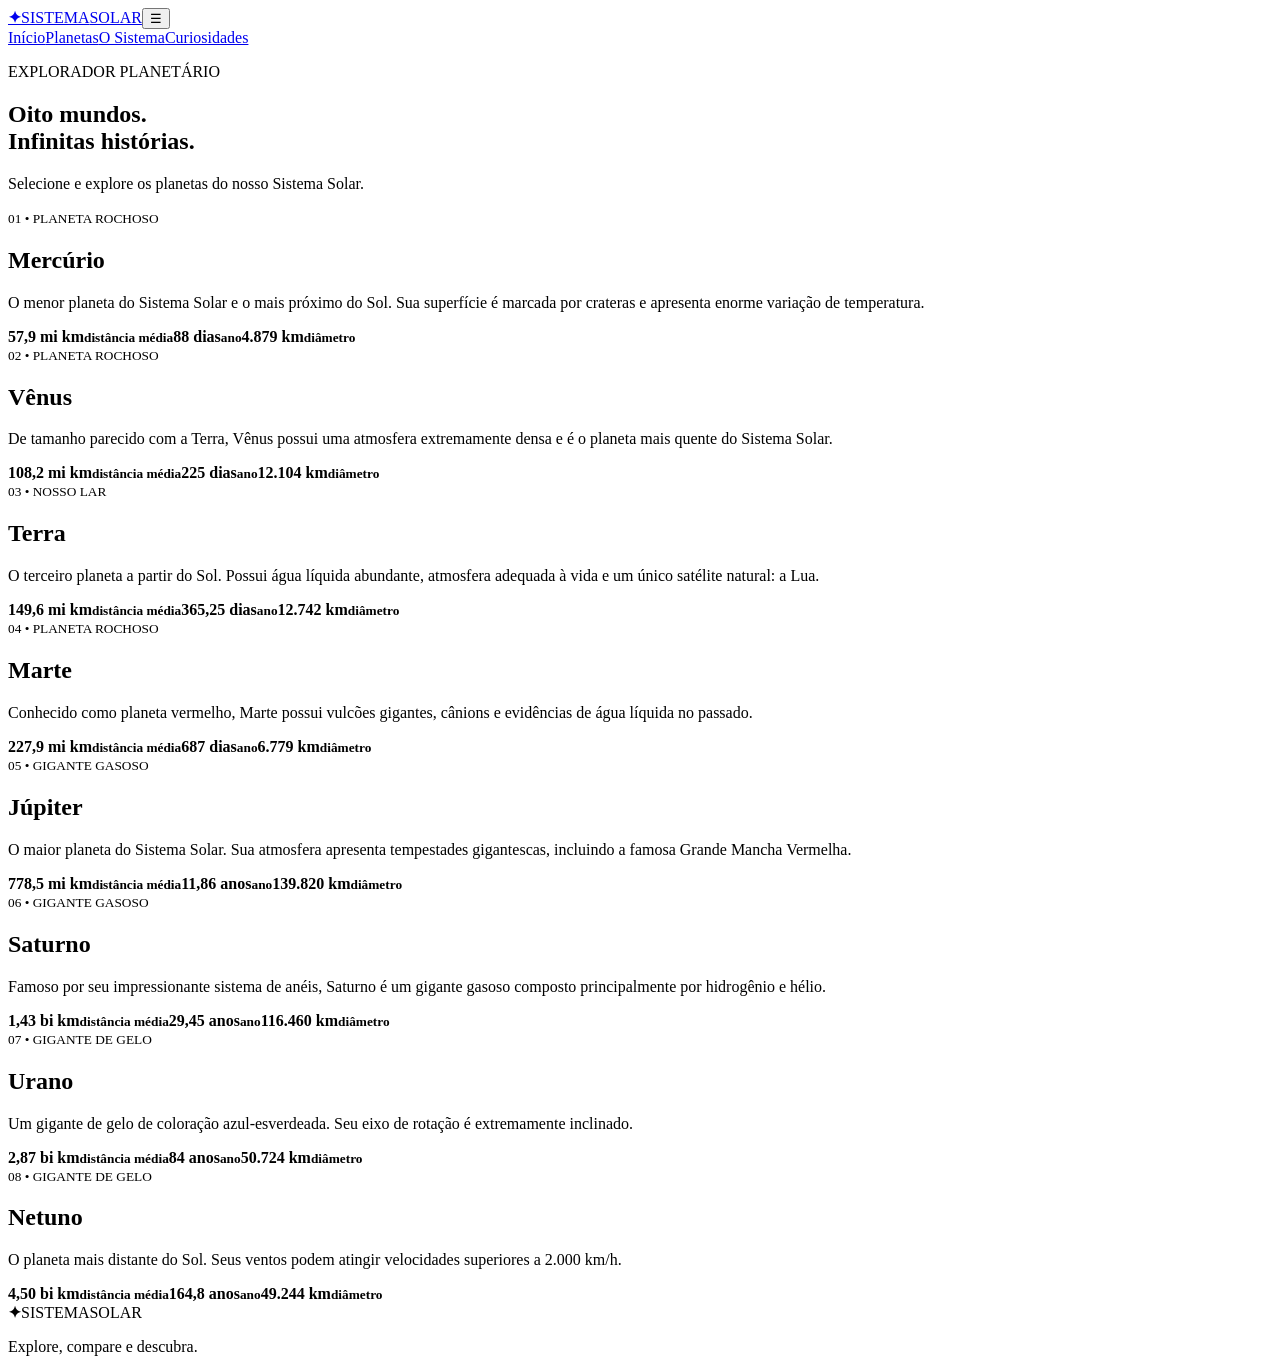
==== planetas.html @ cf60672d "feat: adicionar exploração detalhada dos planetas" ====
<!DOCTYPE html><html lang="pt-BR"><head><meta charset="UTF-8"><meta name="viewport" content="width=device-width,initial-scale=1.0"><title>Planetas | Sistema Solar</title><link rel="stylesheet" href="css/style.css"></head><body><header class="topbar"><a class="brand" href="index.html"><b>✦</b><span>SISTEMA<span>SOLAR</span></span></a><button class="menu-toggle">☰</button><nav class="nav"><a href="index.html">Início</a><a class="active" href="planetas.html">Planetas</a><a href="index.html#sistema">O Sistema</a><a href="index.html#curiosidades">Curiosidades</a></nav></header><main><section class="page-hero"><p class="eyebrow">EXPLORADOR PLANETÁRIO</p><h1>Oito mundos.<br><span>Infinitas histórias.</span></h1><p>Selecione e explore os planetas do nosso Sistema Solar.</p></section><section class="planet-list">
<article id="mercurio" class="planet-detail"><div class="planet xlarge mercury"></div><div><small>01 • PLANETA ROCHOSO</small><h2>Mercúrio</h2><p>O menor planeta do Sistema Solar e o mais próximo do Sol. Sua superfície é marcada por crateras e apresenta enorme variação de temperatura.</p><div class="data"><b>57,9 mi km<small>distância média</small></b><b>88 dias<small>ano</small></b><b>4.879 km<small>diâmetro</small></b></div></div></article>
<article id="venus" class="planet-detail reverse"><div class="planet xlarge venus"></div><div><small>02 • PLANETA ROCHOSO</small><h2>Vênus</h2><p>De tamanho parecido com a Terra, Vênus possui uma atmosfera extremamente densa e é o planeta mais quente do Sistema Solar.</p><div class="data"><b>108,2 mi km<small>distância média</small></b><b>225 dias<small>ano</small></b><b>12.104 km<small>diâmetro</small></b></div></div></article>
<article id="terra" class="planet-detail"><div class="planet xlarge earth"></div><div><small>03 • NOSSO LAR</small><h2>Terra</h2><p>O terceiro planeta a partir do Sol. Possui água líquida abundante, atmosfera adequada à vida e um único satélite natural: a Lua.</p><div class="data"><b>149,6 mi km<small>distância média</small></b><b>365,25 dias<small>ano</small></b><b>12.742 km<small>diâmetro</small></b></div></div></article>
<article id="marte" class="planet-detail reverse"><div class="planet xlarge mars"></div><div><small>04 • PLANETA ROCHOSO</small><h2>Marte</h2><p>Conhecido como planeta vermelho, Marte possui vulcões gigantes, cânions e evidências de água líquida no passado.</p><div class="data"><b>227,9 mi km<small>distância média</small></b><b>687 dias<small>ano</small></b><b>6.779 km<small>diâmetro</small></b></div></div></article>
<article id="jupiter" class="planet-detail"><div class="planet xlarge jupiter"></div><div><small>05 • GIGANTE GASOSO</small><h2>Júpiter</h2><p>O maior planeta do Sistema Solar. Sua atmosfera apresenta tempestades gigantescas, incluindo a famosa Grande Mancha Vermelha.</p><div class="data"><b>778,5 mi km<small>distância média</small></b><b>11,86 anos<small>ano</small></b><b>139.820 km<small>diâmetro</small></b></div></div></article>
<article id="saturno" class="planet-detail reverse"><div class="planet xlarge saturn"></div><div><small>06 • GIGANTE GASOSO</small><h2>Saturno</h2><p>Famoso por seu impressionante sistema de anéis, Saturno é um gigante gasoso composto principalmente por hidrogênio e hélio.</p><div class="data"><b>1,43 bi km<small>distância média</small></b><b>29,45 anos<small>ano</small></b><b>116.460 km<small>diâmetro</small></b></div></div></article>
<article id="urano" class="planet-detail"><div class="planet xlarge uranus"></div><div><small>07 • GIGANTE DE GELO</small><h2>Urano</h2><p>Um gigante de gelo de coloração azul-esverdeada. Seu eixo de rotação é extremamente inclinado.</p><div class="data"><b>2,87 bi km<small>distância média</small></b><b>84 anos<small>ano</small></b><b>50.724 km<small>diâmetro</small></b></div></div></article>
<article id="netuno" class="planet-detail reverse"><div class="planet xlarge neptune"></div><div><small>08 • GIGANTE DE GELO</small><h2>Netuno</h2><p>O planeta mais distante do Sol. Seus ventos podem atingir velocidades superiores a 2.000 km/h.</p><div class="data"><b>4,50 bi km<small>distância média</small></b><b>164,8 anos<small>ano</small></b><b>49.244 km<small>diâmetro</small></b></div></div></article></section></main><footer><div class="brand"><b>✦</b><span>SISTEMA<span>SOLAR</span></span></div><p>Explore, compare e descubra.</p></footer><script src="js/app.js"></script></body></html>
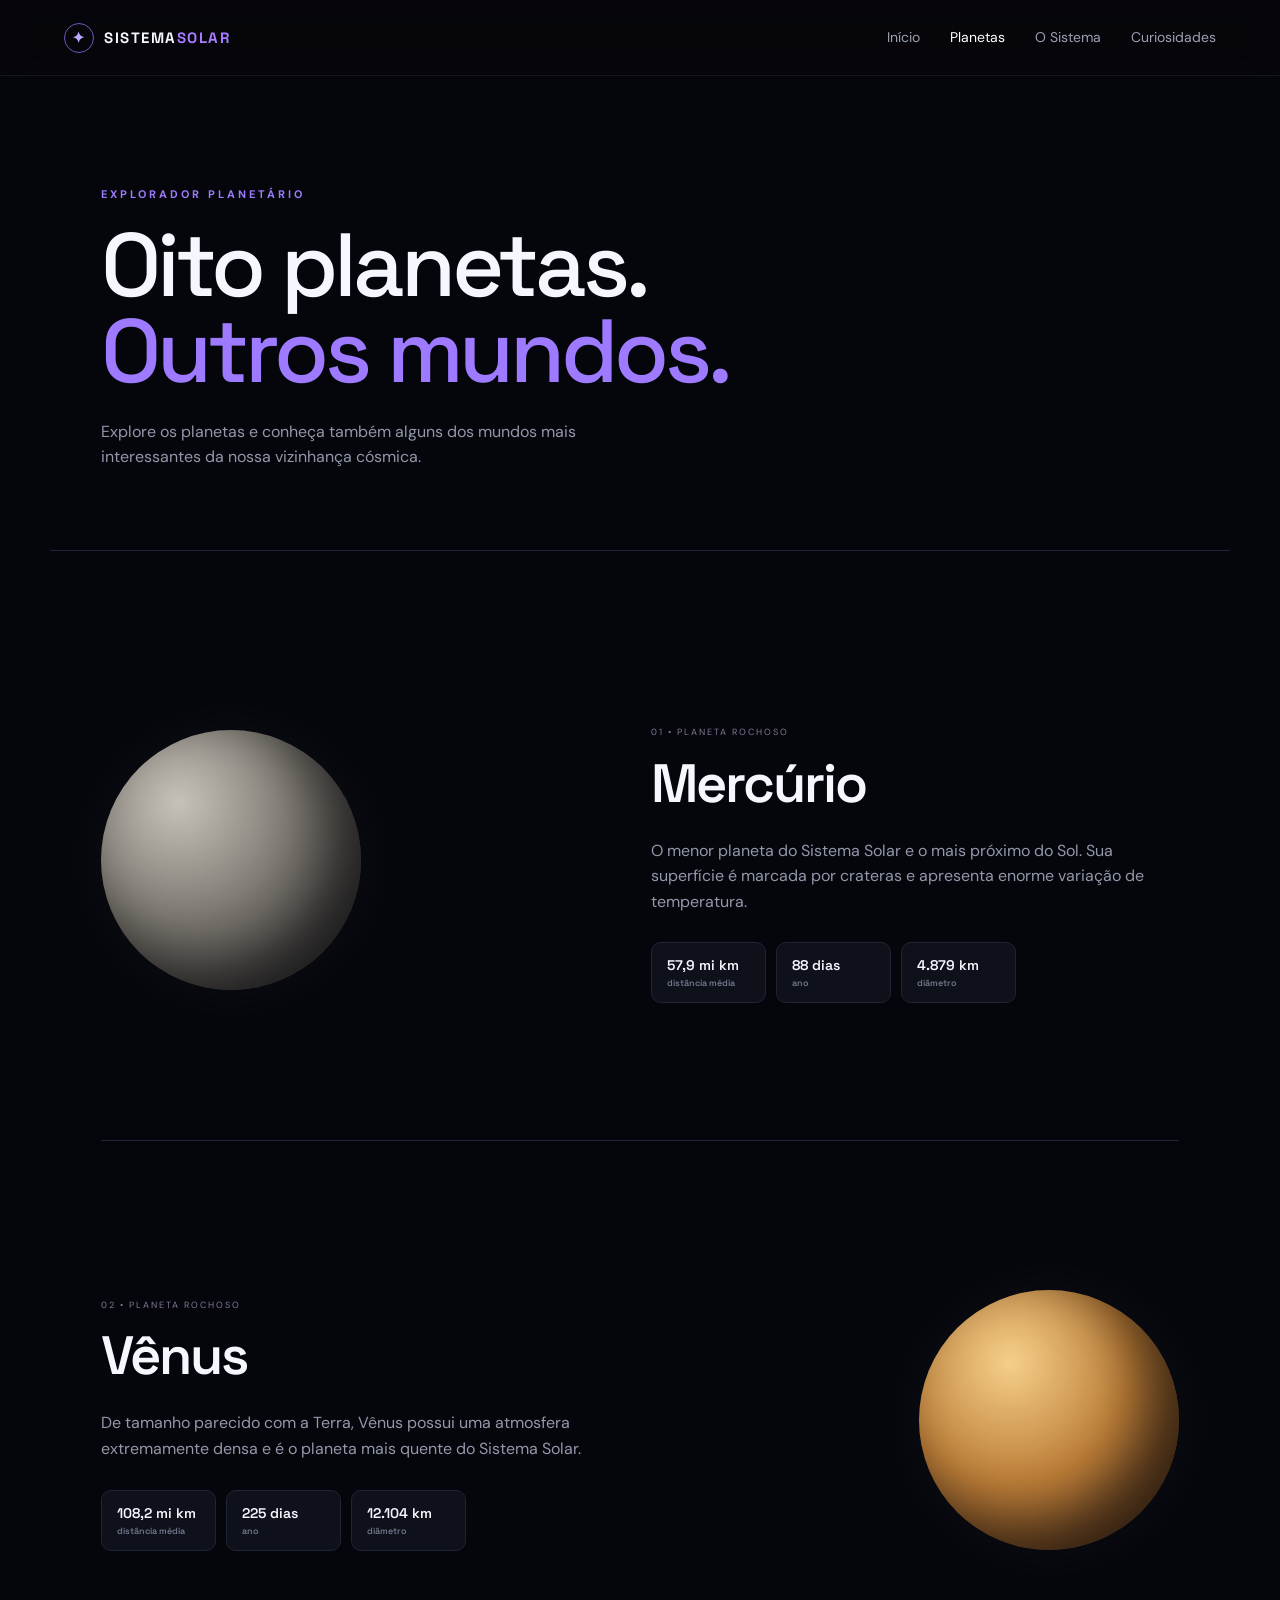
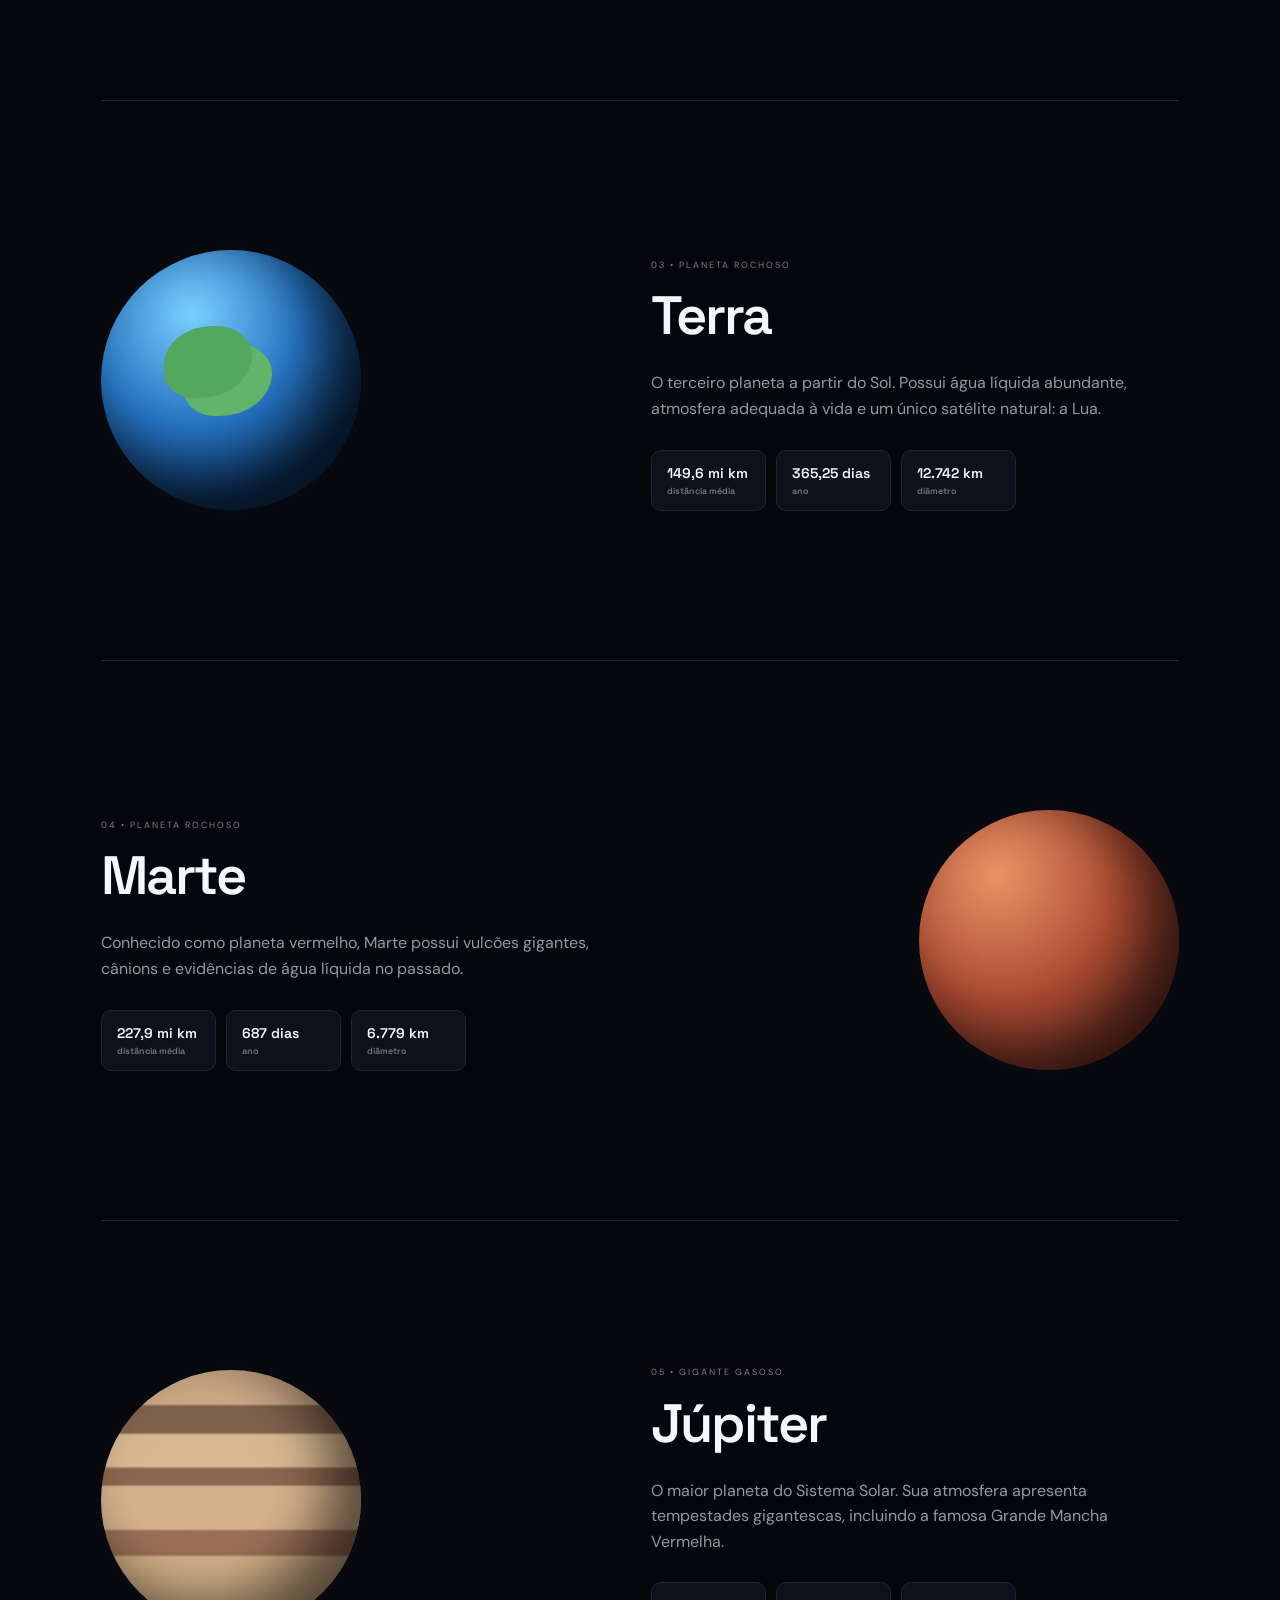
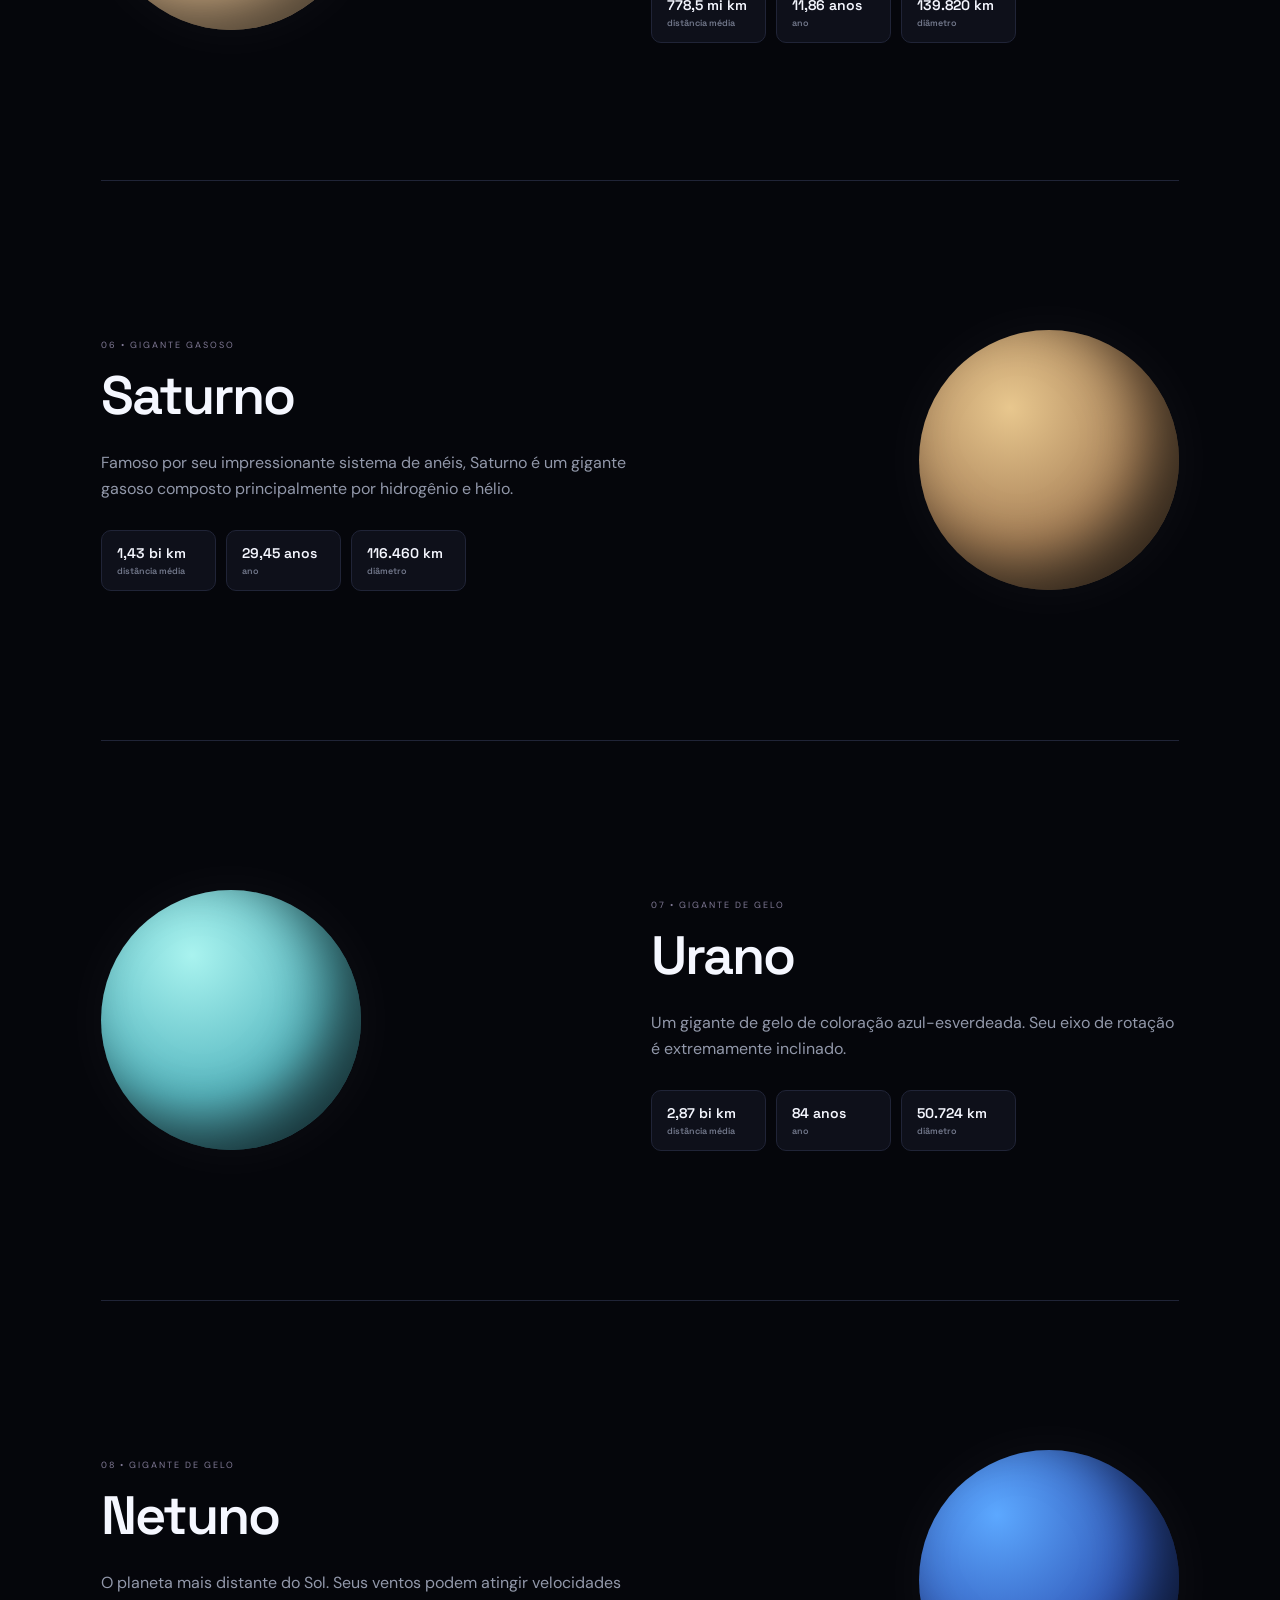
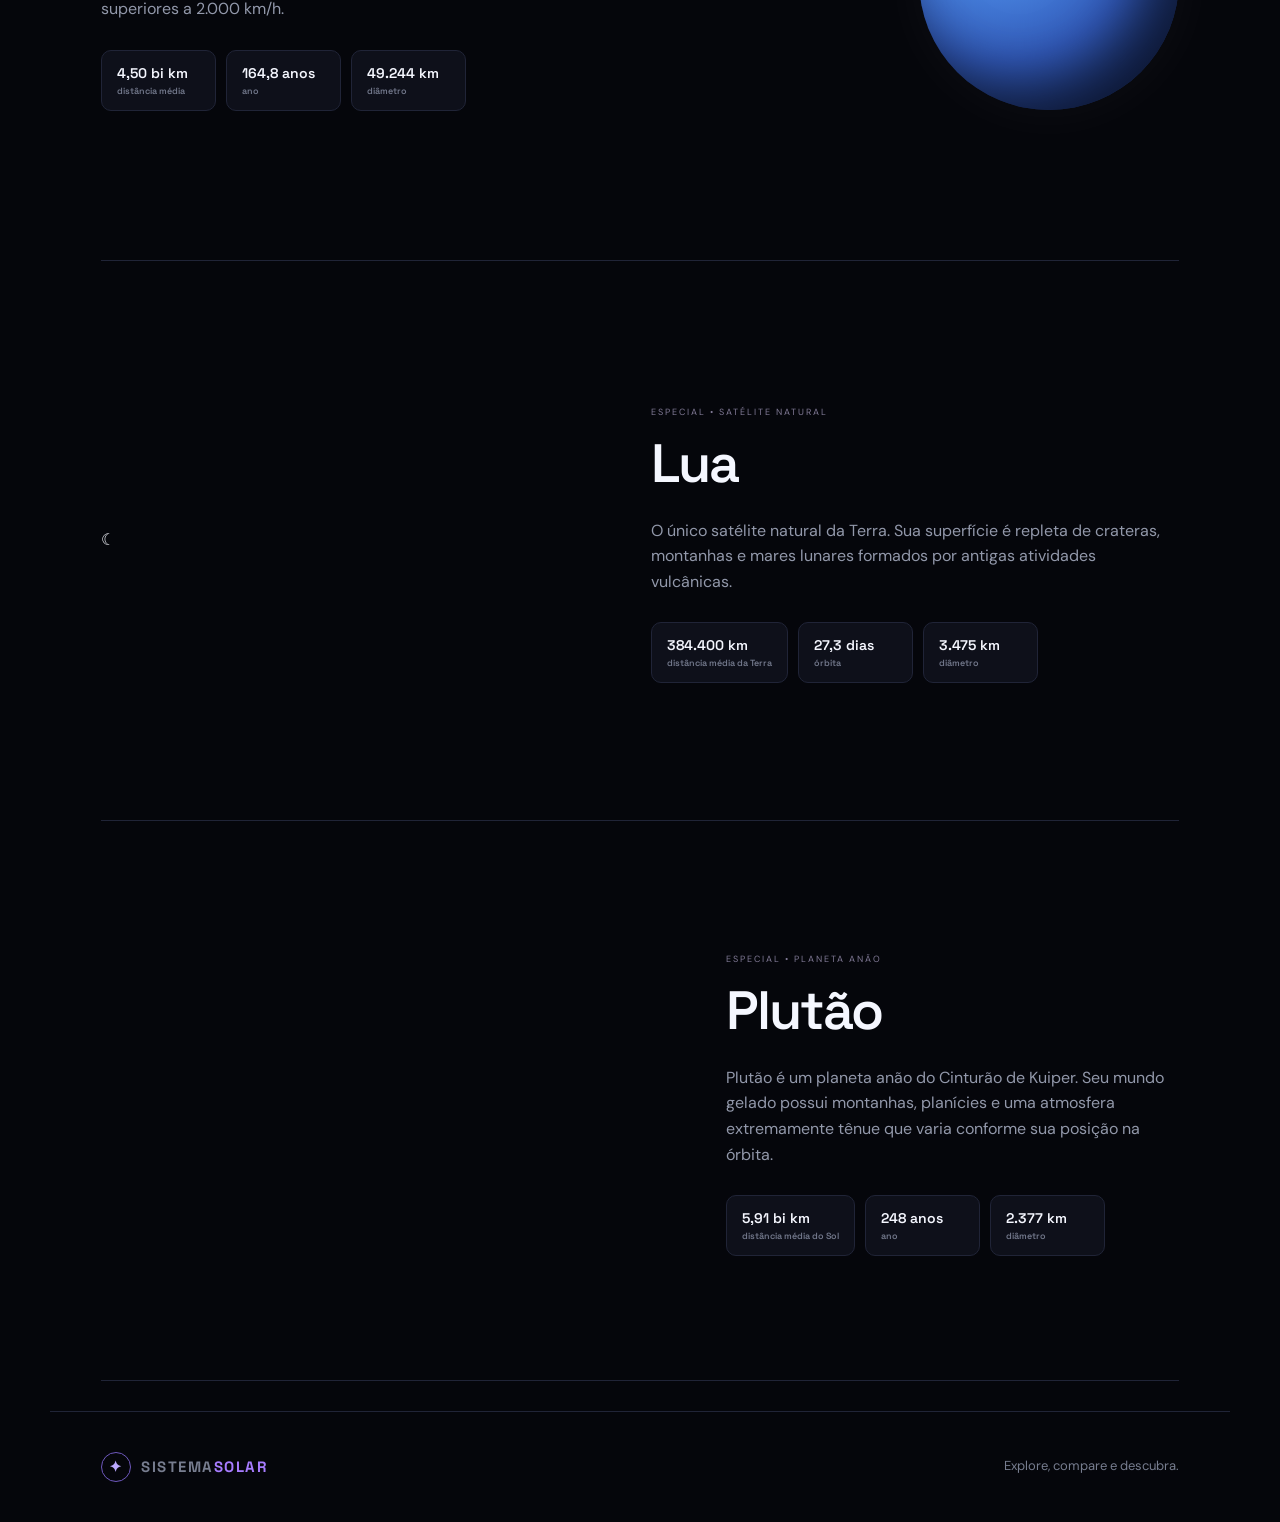
==== commit 35921d11: "feat: adicionar Lua e Plutao como mundos exploraveis" ====
--- a/planetas.html
+++ b/planetas.html
@@ -1,9 +1,12 @@
-<!DOCTYPE html><html lang="pt-BR"><head><meta charset="UTF-8"><meta name="viewport" content="width=device-width,initial-scale=1.0"><title>Planetas | Sistema Solar</title><link rel="stylesheet" href="css/style.css"></head><body><header class="topbar"><a class="brand" href="index.html"><b>✦</b><span>SISTEMA<span>SOLAR</span></span></a><button class="menu-toggle">☰</button><nav class="nav"><a href="index.html">Início</a><a class="active" href="planetas.html">Planetas</a><a href="index.html#sistema">O Sistema</a><a href="index.html#curiosidades">Curiosidades</a></nav></header><main><section class="page-hero"><p class="eyebrow">EXPLORADOR PLANETÁRIO</p><h1>Oito mundos.<br><span>Infinitas histórias.</span></h1><p>Selecione e explore os planetas do nosso Sistema Solar.</p></section><section class="planet-list">
+<!DOCTYPE html><html lang="pt-BR"><head><meta charset="UTF-8"><meta name="viewport" content="width=device-width,initial-scale=1.0"><title>Planetas e Mundos | Sistema Solar</title><link rel="stylesheet" href="css/style.css"></head><body><header class="topbar"><a class="brand" href="index.html"><b>✦</b><span>SISTEMA<span>SOLAR</span></span></a><button class="menu-toggle">☰</button><nav class="nav"><a href="index.html">Início</a><a class="active" href="planetas.html">Planetas</a><a href="sistema.html">O Sistema</a><a href="index.html#curiosidades">Curiosidades</a></nav></header><main><section class="page-hero"><p class="eyebrow">EXPLORADOR PLANETÁRIO</p><h1>Oito planetas.<br><span>Outros mundos.</span></h1><p>Explore os planetas e conheça também alguns dos mundos mais interessantes da nossa vizinhança cósmica.</p></section><section class="planet-list">
 <article id="mercurio" class="planet-detail"><div class="planet xlarge mercury"></div><div><small>01 • PLANETA ROCHOSO</small><h2>Mercúrio</h2><p>O menor planeta do Sistema Solar e o mais próximo do Sol. Sua superfície é marcada por crateras e apresenta enorme variação de temperatura.</p><div class="data"><b>57,9 mi km<small>distância média</small></b><b>88 dias<small>ano</small></b><b>4.879 km<small>diâmetro</small></b></div></div></article>
 <article id="venus" class="planet-detail reverse"><div class="planet xlarge venus"></div><div><small>02 • PLANETA ROCHOSO</small><h2>Vênus</h2><p>De tamanho parecido com a Terra, Vênus possui uma atmosfera extremamente densa e é o planeta mais quente do Sistema Solar.</p><div class="data"><b>108,2 mi km<small>distância média</small></b><b>225 dias<small>ano</small></b><b>12.104 km<small>diâmetro</small></b></div></div></article>
-<article id="terra" class="planet-detail"><div class="planet xlarge earth"></div><div><small>03 • NOSSO LAR</small><h2>Terra</h2><p>O terceiro planeta a partir do Sol. Possui água líquida abundante, atmosfera adequada à vida e um único satélite natural: a Lua.</p><div class="data"><b>149,6 mi km<small>distância média</small></b><b>365,25 dias<small>ano</small></b><b>12.742 km<small>diâmetro</small></b></div></div></article>
+<article id="terra" class="planet-detail"><div class="planet xlarge earth"></div><div><small>03 • PLANETA ROCHOSO</small><h2>Terra</h2><p>O terceiro planeta a partir do Sol. Possui água líquida abundante, atmosfera adequada à vida e um único satélite natural: a Lua.</p><div class="data"><b>149,6 mi km<small>distância média</small></b><b>365,25 dias<small>ano</small></b><b>12.742 km<small>diâmetro</small></b></div></div></article>
 <article id="marte" class="planet-detail reverse"><div class="planet xlarge mars"></div><div><small>04 • PLANETA ROCHOSO</small><h2>Marte</h2><p>Conhecido como planeta vermelho, Marte possui vulcões gigantes, cânions e evidências de água líquida no passado.</p><div class="data"><b>227,9 mi km<small>distância média</small></b><b>687 dias<small>ano</small></b><b>6.779 km<small>diâmetro</small></b></div></div></article>
 <article id="jupiter" class="planet-detail"><div class="planet xlarge jupiter"></div><div><small>05 • GIGANTE GASOSO</small><h2>Júpiter</h2><p>O maior planeta do Sistema Solar. Sua atmosfera apresenta tempestades gigantescas, incluindo a famosa Grande Mancha Vermelha.</p><div class="data"><b>778,5 mi km<small>distância média</small></b><b>11,86 anos<small>ano</small></b><b>139.820 km<small>diâmetro</small></b></div></div></article>
 <article id="saturno" class="planet-detail reverse"><div class="planet xlarge saturn"></div><div><small>06 • GIGANTE GASOSO</small><h2>Saturno</h2><p>Famoso por seu impressionante sistema de anéis, Saturno é um gigante gasoso composto principalmente por hidrogênio e hélio.</p><div class="data"><b>1,43 bi km<small>distância média</small></b><b>29,45 anos<small>ano</small></b><b>116.460 km<small>diâmetro</small></b></div></div></article>
 <article id="urano" class="planet-detail"><div class="planet xlarge uranus"></div><div><small>07 • GIGANTE DE GELO</small><h2>Urano</h2><p>Um gigante de gelo de coloração azul-esverdeada. Seu eixo de rotação é extremamente inclinado.</p><div class="data"><b>2,87 bi km<small>distância média</small></b><b>84 anos<small>ano</small></b><b>50.724 km<small>diâmetro</small></b></div></div></article>
-<article id="netuno" class="planet-detail reverse"><div class="planet xlarge neptune"></div><div><small>08 • GIGANTE DE GELO</small><h2>Netuno</h2><p>O planeta mais distante do Sol. Seus ventos podem atingir velocidades superiores a 2.000 km/h.</p><div class="data"><b>4,50 bi km<small>distância média</small></b><b>164,8 anos<small>ano</small></b><b>49.244 km<small>diâmetro</small></b></div></div></article></section></main><footer><div class="brand"><b>✦</b><span>SISTEMA<span>SOLAR</span></span></div><p>Explore, compare e descubra.</p></footer><script src="js/app.js"></script></body></html>+<article id="netuno" class="planet-detail reverse"><div class="planet xlarge neptune"></div><div><small>08 • GIGANTE DE GELO</small><h2>Netuno</h2><p>O planeta mais distante do Sol. Seus ventos podem atingir velocidades superiores a 2.000 km/h.</p><div class="data"><b>4,50 bi km<small>distância média</small></b><b>164,8 anos<small>ano</small></b><b>49.244 km<small>diâmetro</small></b></div></div></article>
+<article id="lua" class="planet-detail special-world"><div class="moon-visual">☾</div><div><small>ESPECIAL • SATÉLITE NATURAL</small><h2>Lua</h2><p>O único satélite natural da Terra. Sua superfície é repleta de crateras, montanhas e mares lunares formados por antigas atividades vulcânicas.</p><div class="data"><b>384.400 km<small>distância média da Terra</small></b><b>27,3 dias<small>órbita</small></b><b>3.475 km<small>diâmetro</small></b></div></div></article>
+<article id="plutao" class="planet-detail reverse special-world"><div class="pluto-visual"></div><div><small>ESPECIAL • PLANETA ANÃO</small><h2>Plutão</h2><p>Plutão é um planeta anão do Cinturão de Kuiper. Seu mundo gelado possui montanhas, planícies e uma atmosfera extremamente tênue que varia conforme sua posição na órbita.</p><div class="data"><b>5,91 bi km<small>distância média do Sol</small></b><b>248 anos<small>ano</small></b><b>2.377 km<small>diâmetro</small></b></div></div></article>
+</section></main><footer><div class="brand"><b>✦</b><span>SISTEMA<span>SOLAR</span></span></div><p>Explore, compare e descubra.</p></footer><script src="js/app.js"></script></body></html>
--- a/css/style.css
+++ b/css/style.css
@@ -0,0 +1,3 @@
+@import url('https://fonts.googleapis.com/css2?family=DM+Sans:wght@400;500;600;700&family=Space+Grotesk:wght@400;500;600;700&display=swap');:root{--bg:#05060b;--panel:#0b0d16;--text:#f5f7ff;--muted:#9298aa;--line:#202437;--accent:#9d6cff;--max:1180px}*{box-sizing:border-box;margin:0;padding:0}html{scroll-behavior:smooth}body{font-family:'DM Sans',sans-serif;background:var(--bg);color:var(--text);line-height:1.6;overflow-x:hidden}a{color:inherit;text-decoration:none}.topbar{height:76px;display:flex;align-items:center;justify-content:space-between;padding:0 5%;border-bottom:1px solid #ffffff12;background:#05060bcc;backdrop-filter:blur(18px);position:sticky;top:0;z-index:20}.brand{display:flex;align-items:center;gap:10px;font:700 15px 'Space Grotesk';letter-spacing:1.5px}.brand>span:last-child>span{color:#a77cff}.brand b{display:grid;place-items:center;width:30px;height:30px;border:1px solid #6e58bd;border-radius:50%;color:#bca9ff}.nav{display:flex;gap:30px}.nav a{font-size:14px;color:#9da2b3;transition:.2s}.nav a:hover,.nav a.active{color:#fff}.menu-toggle{display:none;background:none;border:0;color:#fff;font-size:25px}.hero{min-height:calc(100vh - 76px);position:relative;display:flex;align-items:center;max-width:var(--max);margin:auto;padding:70px 4%;overflow:hidden}.stars{position:absolute;inset:0;background-image:radial-gradient(#fff 1px,transparent 1px);background-size:90px 90px;opacity:.11}.hero-content{position:relative;z-index:2;width:54%}.eyebrow{font-size:11px;letter-spacing:3px;color:#9f7cff;font-weight:700;margin-bottom:18px}.hero h1,.page-hero h1{font:500 clamp(50px,7vw,92px)/.96 'Space Grotesk';letter-spacing:-4px}.hero h1 strong{font-weight:700;background:linear-gradient(100deg,#fff,#9872ff);-webkit-background-clip:text;color:transparent}.hero-text{max-width:540px;color:var(--muted);font-size:17px;margin:28px 0}.hero-actions{display:flex;gap:12px}.btn{display:inline-flex;align-items:center;gap:16px;padding:13px 20px;border-radius:10px;font-weight:600;font-size:14px;border:1px solid var(--line);transition:.25s}.btn.primary{background:#fff;color:#08090f;border-color:#fff}.btn.primary:hover{transform:translateY(-2px);box-shadow:0 12px 35px #8c68ff33}.btn.ghost:hover{border-color:#7f65ce;background:#111322}.hero-system{position:absolute;right:-80px;width:650px;height:650px}.sun{width:90px;height:90px;border-radius:50%;background:radial-gradient(circle at 35% 30%,#fff4a8,#ffc33d 45%,#f26a24 75%,#b92817);box-shadow:0 0 50px #ffad3c99}.hero-system .sun{position:absolute;left:280px;top:280px}.orbit{position:absolute;border:1px solid #ffffff1a;border-radius:50%;left:50%;top:50%;transform:translate(-50%,-50%);animation:spin 20s linear infinite}.orbit i{position:absolute;left:50%;top:-7px;transform:translateX(-50%)}.o1{width:180px;height:180px}.o2{width:290px;height:290px;animation-duration:30s}.o3{width:420px;height:420px;animation-duration:45s}.o4{width:560px;height:560px;animation-duration:65s}@keyframes spin{to{transform:translate(-50%,-50%) rotate(360deg)}}.planet{display:block;border-radius:50%;width:18px;height:18px;box-shadow:inset -7px -5px 12px #0008,0 0 10px #fff2}.planet.large{width:105px;height:105px;flex:none}.planet.xlarge{width:260px;height:260px;flex:none;box-shadow:inset -30px -25px 55px #0009,0 0 60px #ffffff0b}.mercury{background:radial-gradient(circle at 30% 28%,#c7c2b9,#77736c 48%,#35343a)}.venus{background:radial-gradient(circle at 35% 28%,#f5cf8a,#bc7d37 48%,#633d26)}.earth{background:radial-gradient(circle at 35% 25%,#79cfff,#2572c0 43%,#0d315b 72%);position:relative}.earth:after{content:'';position:absolute;width:34%;height:28%;background:#54a75e;border-radius:55% 40% 60% 35%;left:24%;top:29%;box-shadow:20px 18px #62b46b}.mars{background:radial-gradient(circle at 30% 25%,#e99365,#a94931 48%,#56261f)}.jupiter{background:linear-gradient(180deg,#cda986 0 13%,#80634e 14% 24%,#d8b891 25% 37%,#8d674f 38% 44%,#d6b28c 45% 61%,#9c7057 62% 71%,#d2b087 72%)}.saturn{background:radial-gradient(circle at 35% 30%,#e8c78e,#a88158 55%,#66503b)}.uranus{background:radial-gradient(circle at 35% 25%,#a9f3ef,#59b9c2 55%,#2b6675)}.neptune{background:radial-gradient(circle at 30% 25%,#5ca8ff,#3159b9 55%,#172a67)}.section{max-width:var(--max);margin:auto;padding:120px 4%}.stats{max-width:var(--max);margin:auto;border-top:1px solid var(--line);border-bottom:1px solid var(--line);display:grid;grid-template-columns:repeat(4,1fr);padding:28px 4%}.stats div{padding:0 25px;border-right:1px solid var(--line)}.stats div:last-child{border:0}.stats strong{display:block;font:600 30px 'Space Grotesk'}.stats span{font-size:12px;color:var(--muted);text-transform:uppercase;letter-spacing:1px}.section-heading{display:flex;justify-content:space-between;align-items:end;margin-bottom:42px}.section h2,.feature h2,.cta h2{font:500 48px/.98 'Space Grotesk';letter-spacing:-2px}.section h2 span,.feature h2 span,.cta h2 span,.page-hero h1 span{color:#9d7aff}.text-link{font-size:14px;color:#b79eff}.planet-grid{display:grid;grid-template-columns:repeat(2,1fr);gap:14px}.planet-card{min-height:190px;padding:28px;border:1px solid var(--line);border-radius:16px;background:linear-gradient(145deg,#0d0f19,#080910);display:flex;align-items:center;gap:24px;position:relative;overflow:hidden;transition:.3s}.planet-card:hover{transform:translateY(-5px);border-color:#504273}.planet-card.featured{background:linear-gradient(145deg,#171126,#0b0d15)}.planet-card small,.planet-detail small{font-size:9px;letter-spacing:2px;color:#817a96}.planet-card h3{font:600 25px 'Space Grotesk';margin:4px 0}.planet-card p{font-size:13px;color:var(--muted)}.planet-card>b{position:absolute;right:22px;top:20px;color:#7f748f}.feature{max-width:var(--max);margin:20px auto 100px;min-height:420px;padding:70px 8%;border:1px solid var(--line);border-radius:22px;background:radial-gradient(circle at 80% 50%,#231541 0,transparent 38%),#0a0c14;display:flex;align-items:center;justify-content:space-between}.feature>div:first-child{max-width:530px}.feature p:not(.eyebrow){color:var(--muted);margin:24px 0}.sun.huge{width:230px;height:230px;box-shadow:0 0 100px #ff9d3b55}.facts{display:grid;grid-template-columns:repeat(3,1fr);gap:14px}.facts article{border-top:1px solid var(--line);padding:25px 5px}.facts span{color:#7459ba;font:600 12px 'Space Grotesk'}.facts h3{font:600 20px 'Space Grotesk';margin:12px 0}.facts p{font-size:14px;color:var(--muted)}.cta{max-width:var(--max);margin:20px auto 120px;text-align:center;padding:100px 20px;border:1px solid var(--line);border-radius:22px;background:linear-gradient(180deg,#100d1a,#08090e)}.cta h2{margin-bottom:32px}.page-hero{max-width:var(--max);margin:auto;padding:110px 4% 80px;border-bottom:1px solid var(--line)}.page-hero p:last-child{max-width:550px;color:var(--muted);margin-top:25px}.planet-list{max-width:var(--max);margin:auto;padding:30px 4%}.planet-detail{min-height:560px;display:grid;grid-template-columns:42% 1fr;gap:9%;align-items:center;border-bottom:1px solid var(--line);scroll-margin-top:90px}.planet-detail.reverse{grid-template-columns:1fr 42%}.planet-detail.reverse .planet{order:2;justify-self:end}.planet-detail h2{font:600 54px 'Space Grotesk';letter-spacing:-2px;margin:6px 0 20px}.planet-detail p{color:var(--muted);max-width:570px}.data{display:flex;gap:10px;margin-top:28px;flex-wrap:wrap}.data b{font:600 14px 'Space Grotesk';background:#0e101a;border:1px solid var(--line);border-radius:10px;padding:13px 15px;min-width:115px}.data small{display:block;letter-spacing:0;color:#72788b;margin-top:3px}.reveal{opacity:0;transform:translateY(25px);transition:.7s}.reveal.show{opacity:1;transform:none}footer{border-top:1px solid var(--line);max-width:var(--max);margin:auto;padding:40px 4%;display:flex;align-items:center;justify-content:space-between;color:#777d8f;font-size:13px}
+/* mapa interativo */.system-intro{padding-bottom:60px}.space-map{max-width:1400px;margin:auto;padding:30px 4% 100px}.map-toolbar{display:flex;align-items:center;gap:8px;max-width:1180px;margin:0 auto 18px}.map-toolbar div{margin-right:auto}.map-toolbar b{display:block;font:600 11px 'Space Grotesk';letter-spacing:2px}.map-toolbar span{display:block;color:#707789;font-size:11px}.map-toolbar button{border:1px solid var(--line);background:#0b0d16;color:#c8cce0;border-radius:8px;padding:9px 13px;cursor:pointer}.solar-map{height:min(72vw,760px);min-height:470px;max-width:1180px;margin:auto;position:relative;border:1px solid var(--line);border-radius:22px;overflow:hidden;background:radial-gradient(circle at center,#171125 0,#090a11 38%,#04050a 75%);transition:transform .3s}.solar-map:before,.solar-map:after{content:'';position:absolute;inset:0;background-image:radial-gradient(#fff 1px,transparent 1px),radial-gradient(#fff 1px,transparent 1px);background-size:130px 130px,210px 210px;background-position:20px 30px,80px 100px;opacity:.09}.map-sun{position:absolute;width:65px;height:65px;left:50%;top:50%;transform:translate(-50%,-50%);border-radius:50%;background:radial-gradient(circle at 35% 30%,#fff7b1,#ffc83d 42%,#ed6b25 76%,#9f2718);box-shadow:0 0 45px #ffb52d,0 0 120px #ff7b2833;z-index:5}.map-orbit{position:absolute;left:50%;top:50%;transform:translate(-50%,-50%);border:1px solid #ffffff1b;border-radius:50%;animation:mapspin linear infinite}.map-orbit .map-planet{position:absolute;left:50%;top:-6px;transform:translateX(-50%);width:12px;height:12px;border-radius:50%;box-shadow:0 0 14px #ffffff35;cursor:pointer;transition:.2s;z-index:7}.map-orbit .map-planet:hover{transform:translateX(-50%) scale(1.8);box-shadow:0 0 22px #a985ff}.m1{width:13%;height:13%;animation-duration:7s}.m2{width:22%;height:22%;animation-duration:10s}.m3{width:32%;height:32%;animation-duration:14s}.m4{width:42%;height:42%;animation-duration:18s}.m5{width:55%;height:55%;animation-duration:25s}.m6{width:68%;height:68%;animation-duration:31s}.m7{width:81%;height:81%;animation-duration:38s}.m8{width:94%;height:94%;animation-duration:46s}.map-orbit .saturn:after{content:'';position:absolute;width:23px;height:7px;border:2px solid #cbb488;border-radius:50%;left:50%;top:50%;transform:translate(-50%,-50%) rotate(-18deg);z-index:-1}@keyframes mapspin{to{transform:translate(-50%,-50%) rotate(360deg)}}.solar-map.paused .map-orbit{animation-play-state:paused}.map-legend{max-width:1180px;margin:18px auto 0;display:flex;flex-wrap:wrap;gap:8px}.map-legend a{display:flex;align-items:center;gap:7px;padding:8px 11px;border:1px solid var(--line);background:#090b12;border-radius:8px;font-size:11px;color:#aeb3c3}.map-legend i{width:9px;height:9px;border-radius:50%;display:block}.special-grid{display:grid;grid-template-columns:repeat(2,1fr);gap:14px}.special-card{min-height:240px;border:1px solid var(--line);border-radius:18px;padding:32px;display:flex;align-items:center;gap:25px;position:relative;overflow:hidden;background:#0a0c14;transition:.3s}.special-card:hover{transform:translateY(-4px);border-color:#57427c}.special-card>span{font-size:90px;width:150px;text-align:center;color:#c7cce0;text-shadow:0 0 35px #b4a4e855}.special-card.pluto>span{font-size:75px;color:#b6a48f}.special-card small{font-size:9px;letter-spacing:2px;color:#817a96}.special-card h3{font:600 32px 'Space Grotesk';margin:5px 0}.special-card p{font-size:13px;color:var(--muted);max-width:480px}.special-card>b{position:absolute;right:20px;top:18px;color:#7f748f}.system-info{padding-top:70px}.system-info .section-heading{margin-bottom:30px}
+@media(max-width:850px){.nav{display:none;position:absolute;top:76px;left:0;right:0;background:#080910;padding:20px 5%;flex-direction:column;border-bottom:1px solid var(--line)}.nav.open{display:flex}.menu-toggle{display:block}.hero{min-height:800px}.hero-content{width:100%;align-self:flex-start;padding-top:50px}.hero-system{opacity:.35;right:-250px;top:330px}.stats{grid-template-columns:repeat(2,1fr);gap:25px}.stats div:nth-child(2){border:0}.planet-grid,.facts,.special-grid{grid-template-columns:1fr}.feature{margin:0 4% 70px;padding:55px 30px}.feature>.sun{display:none}.section{padding:80px 4%}.section-heading{align-items:start;gap:20px}.section h2{font-size:39px}.planet-detail,.planet-detail.reverse{grid-template-columns:1fr;min-height:auto;padding:70px 0;gap:35px}.planet-detail .planet,.planet-detail.reverse .planet{order:0;justify-self:center}.planet-detail h2{font-size:45px}.xlarge{width:190px!important;height:190px!important}.map-toolbar{flex-wrap:wrap}.map-toolbar div{width:100%;margin-bottom:6px}.solar-map{min-height:430px;height:78vw}.m8{width:94%;height:94%}.map-legend{justify-content:center}footer{flex-direction:column;align-items:flex-start;gap:14px}}@media(max-width:500px){.hero h1,.page-hero h1{font-size:52px;letter-spacing:-3px}.hero-text{font-size:15px}.hero-actions{flex-direction:column;align-items:flex-start}.planet-card{padding:20px;gap:15px}.planet-card .large{width:80px;height:80px}.section-heading .text-link{display:none}.stats{padding:22px 0}.stats div{padding:0 15px}.cta{margin:10px 4% 70px}.cta h2{font-size:38px}.solar-map{min-height:350px}.map-toolbar button{padding:8px 10px}.special-card{padding:22px}.special-card>span{width:90px;font-size:65px}.special-card h3{font-size:26px}}
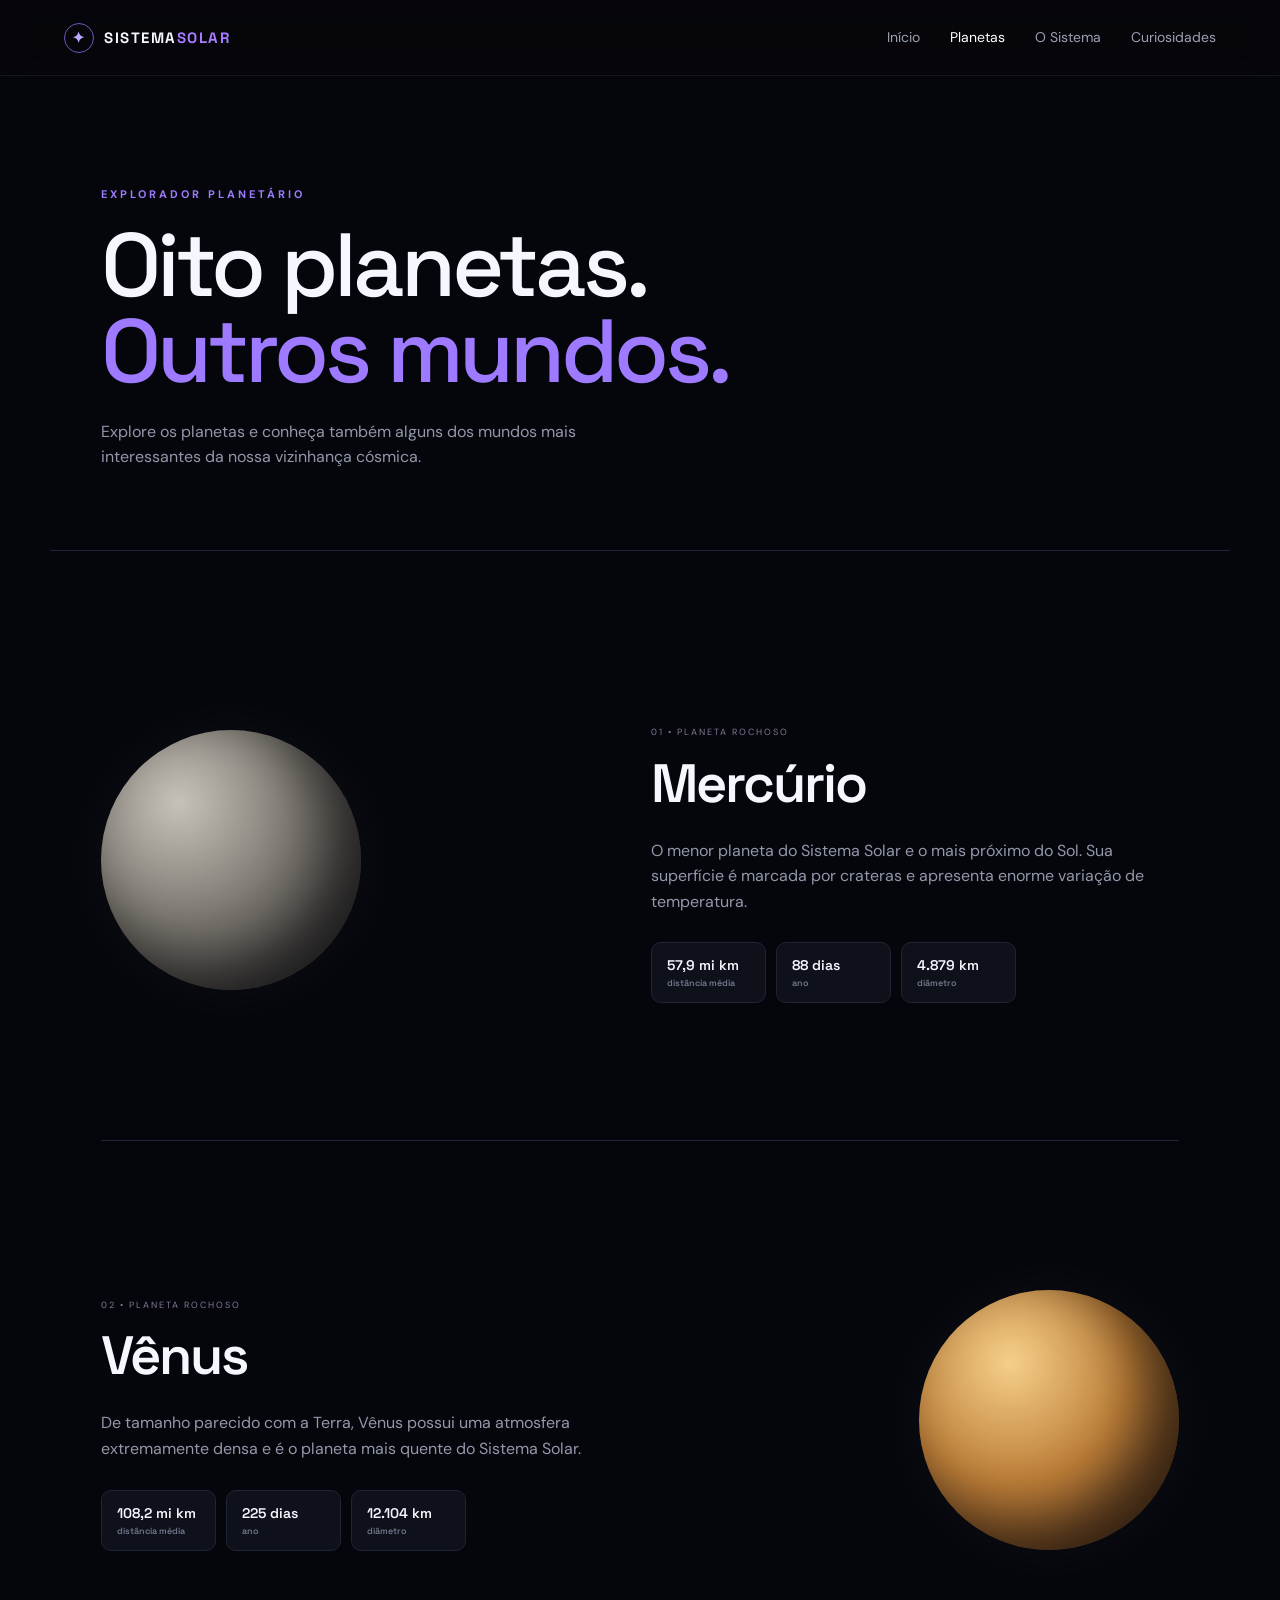
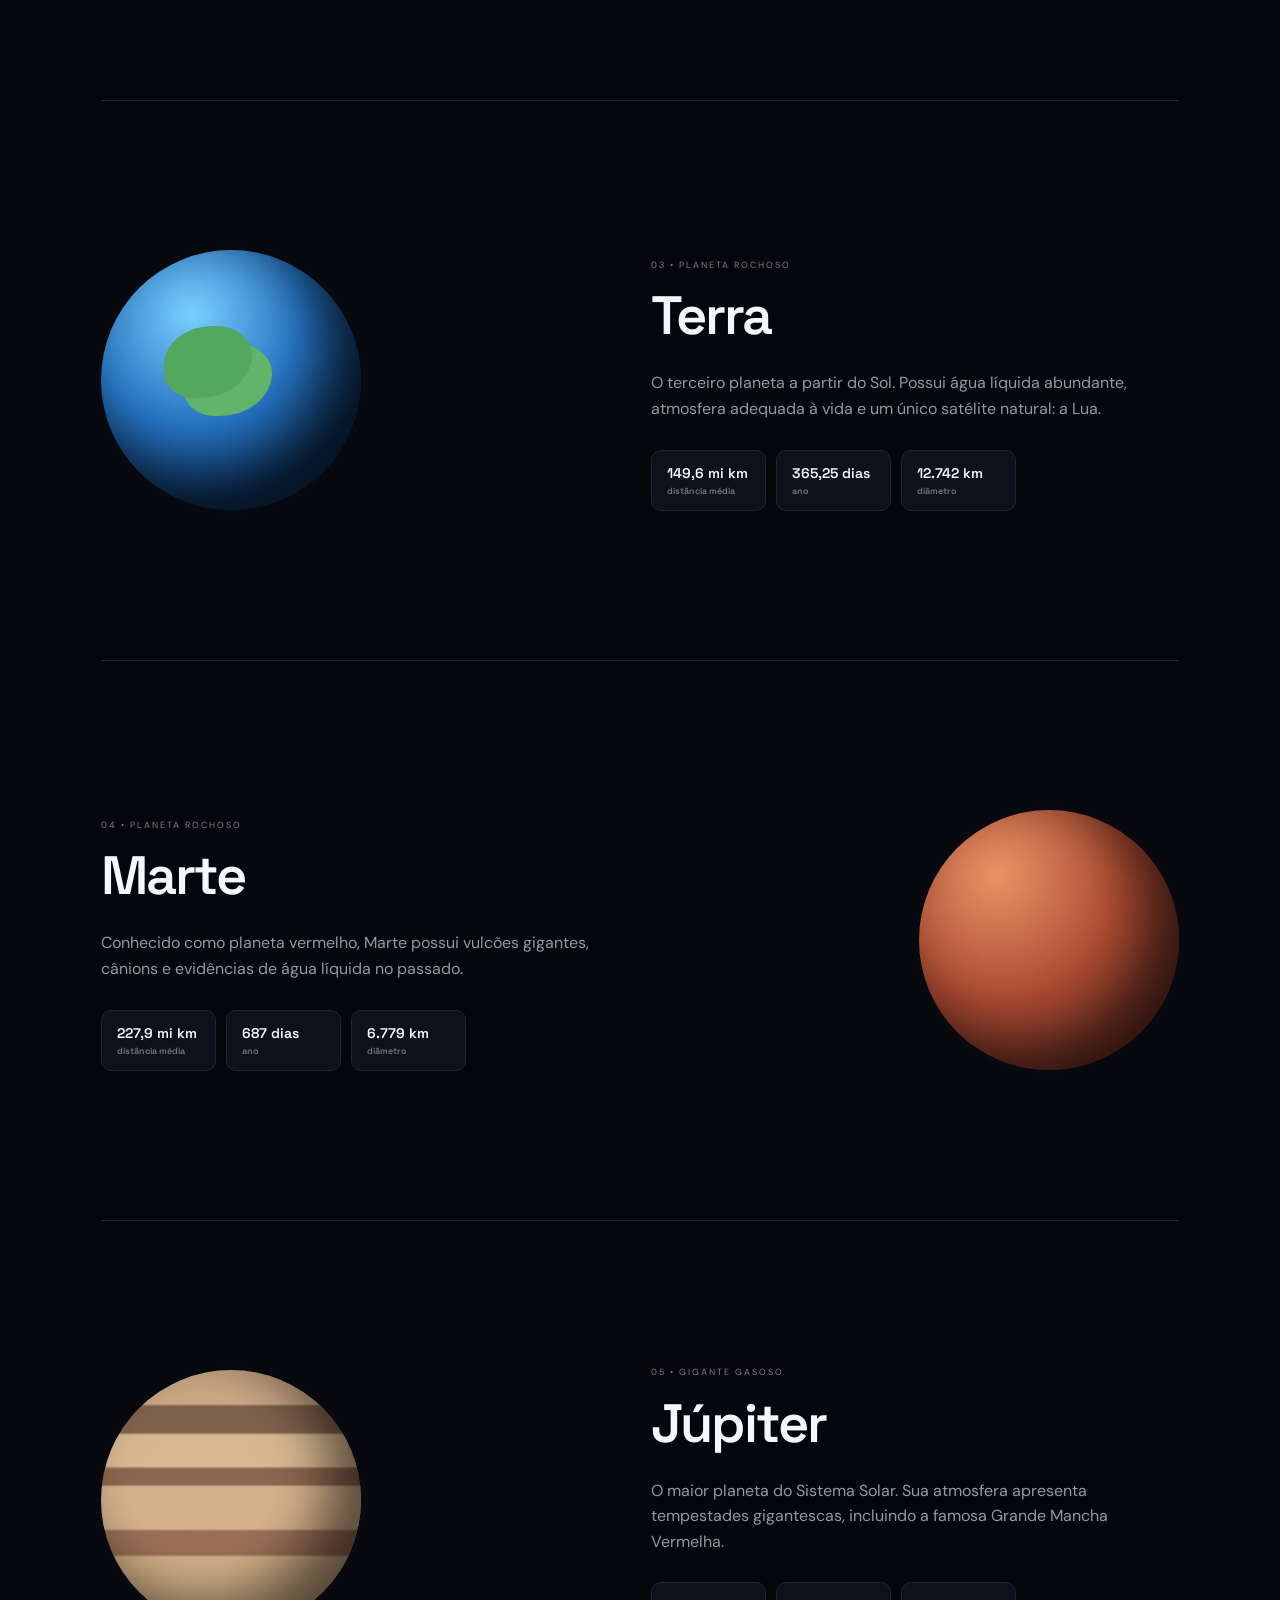
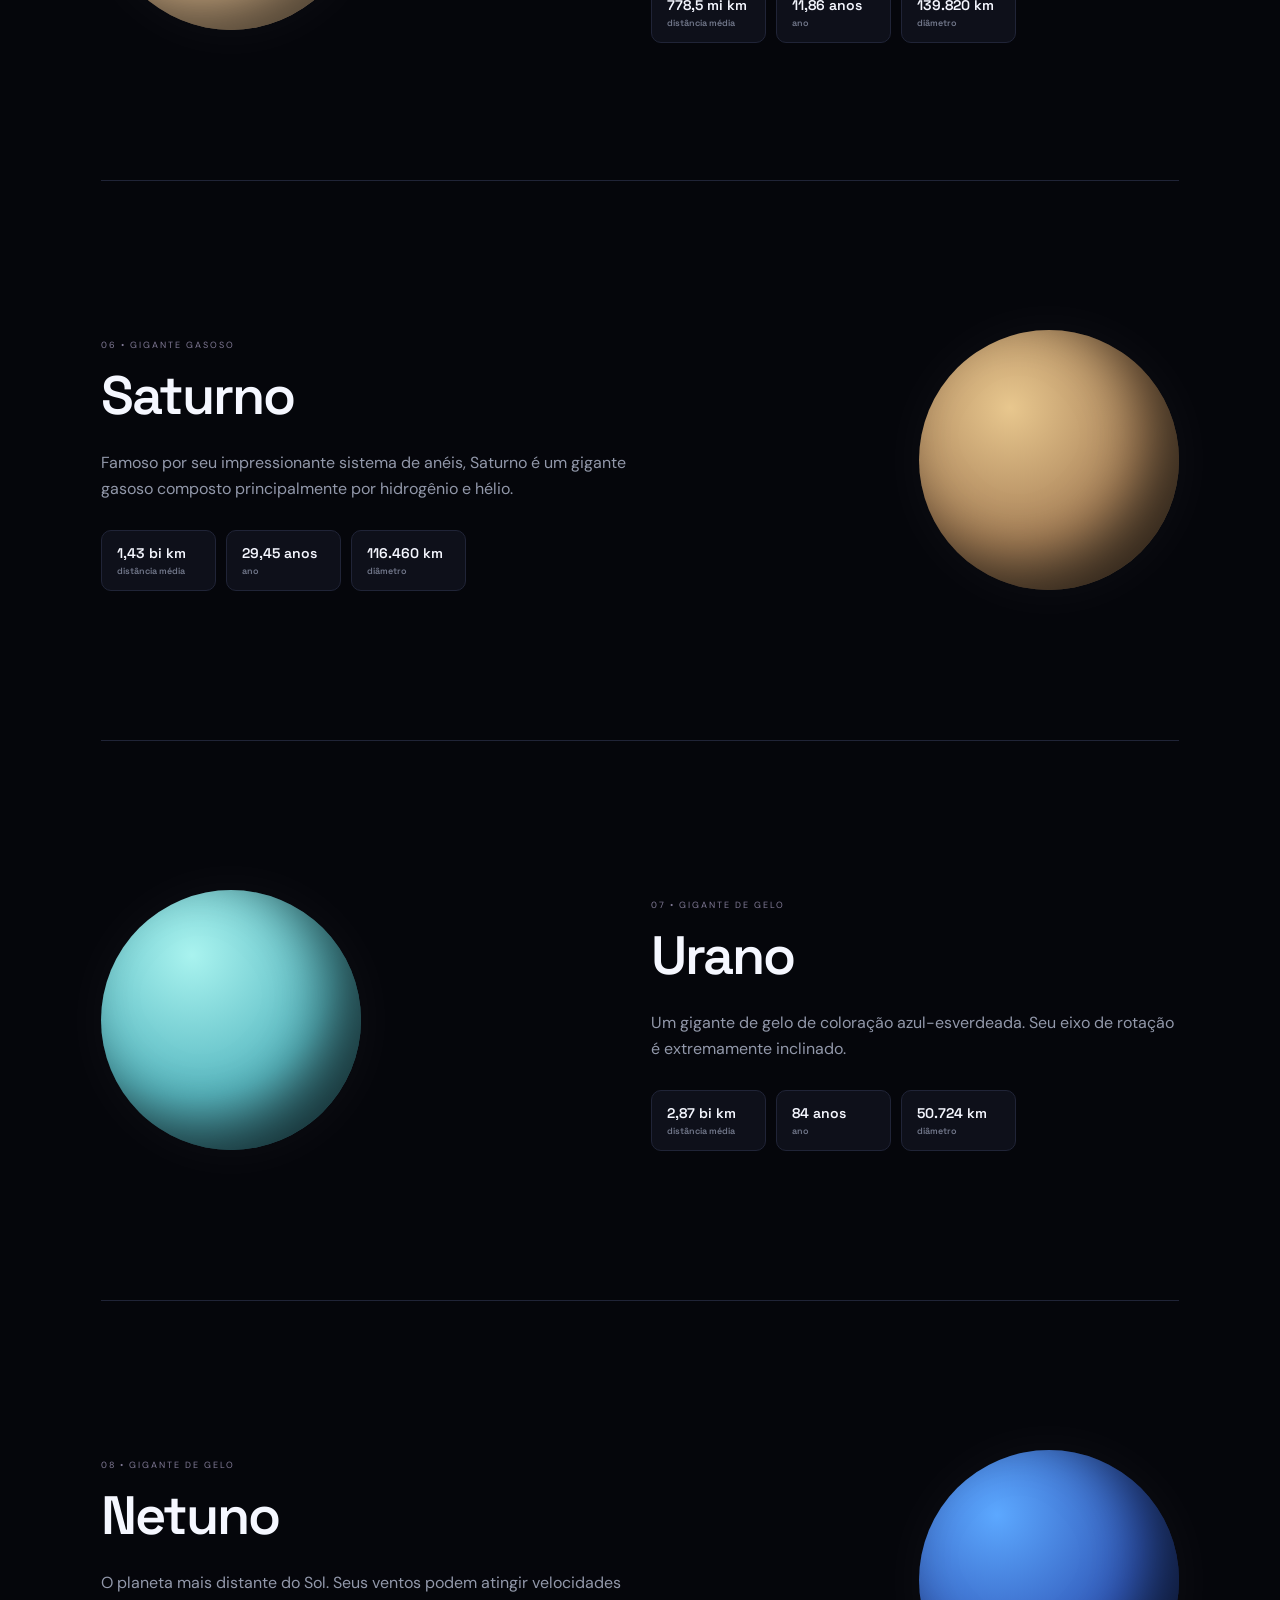
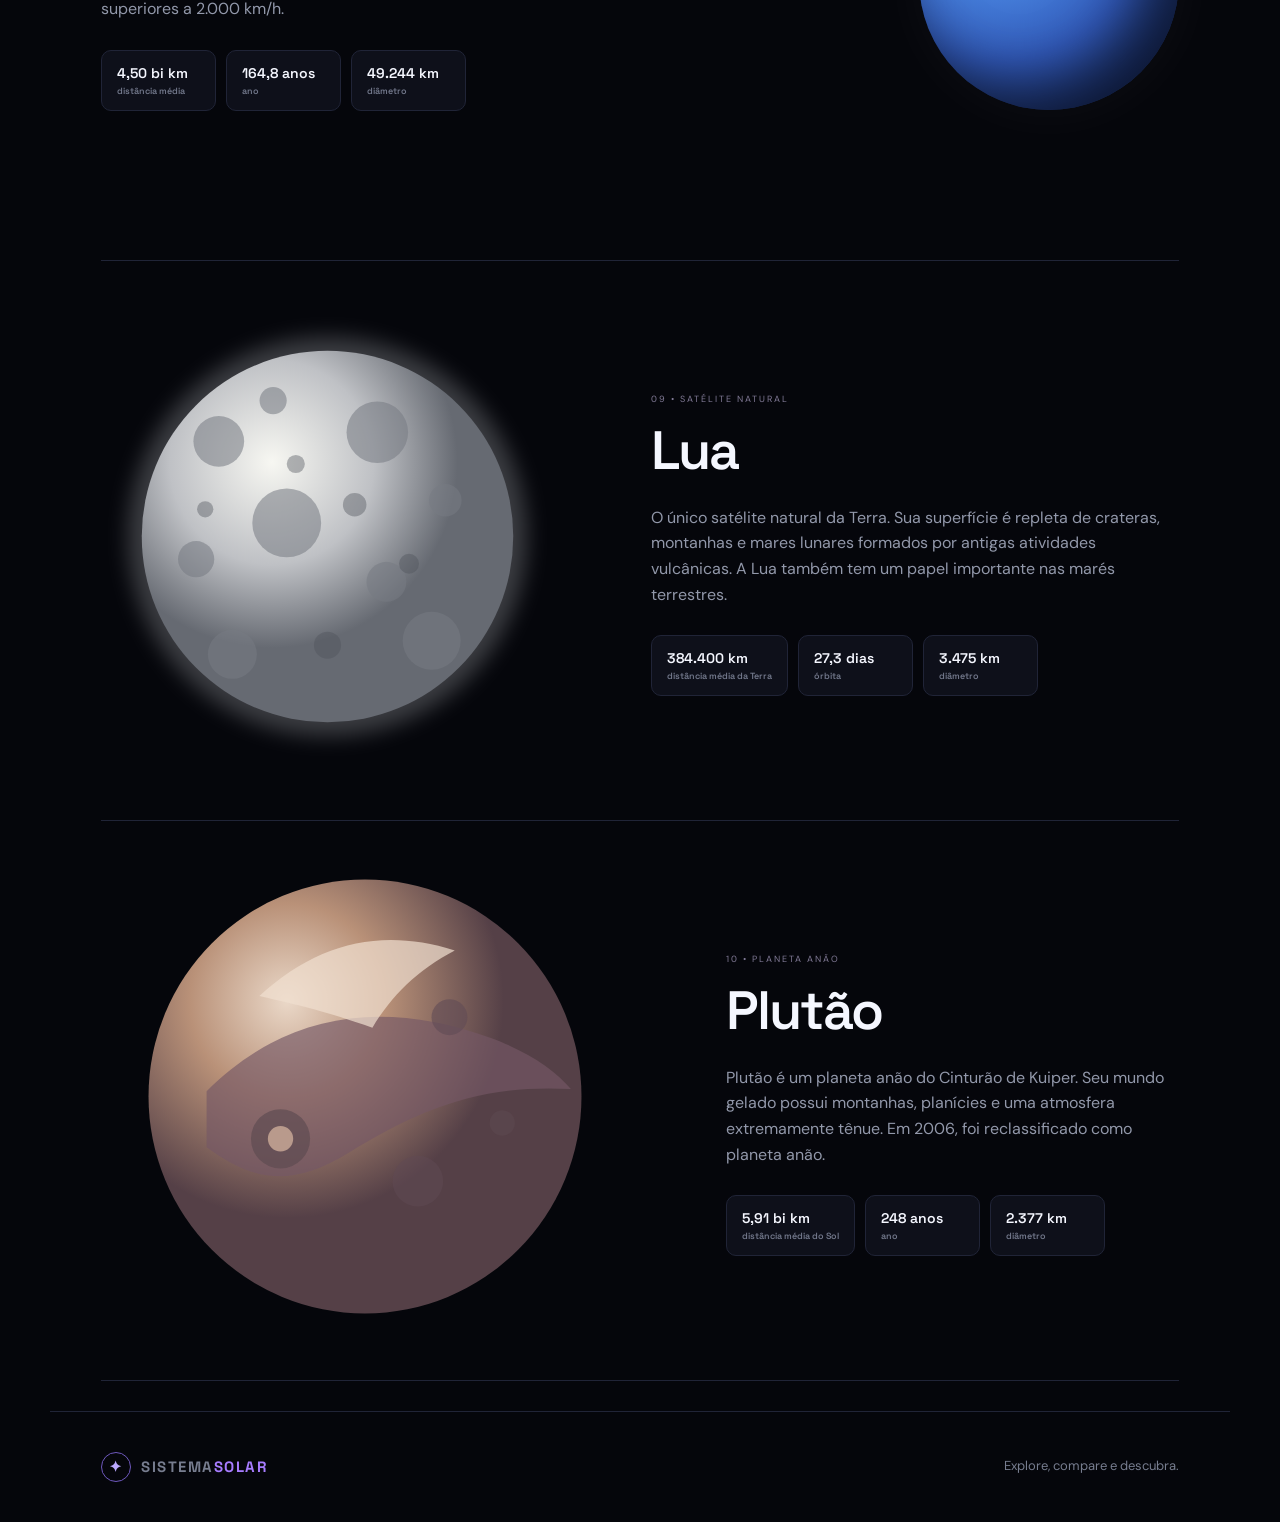
==== commit dfe51f09: "feat: usar ilustracoes da Lua e Plutao nas paginas" ====
--- a/planetas.html
+++ b/planetas.html
@@ -7,6 +7,6 @@
 <article id="saturno" class="planet-detail reverse"><div class="planet xlarge saturn"></div><div><small>06 • GIGANTE GASOSO</small><h2>Saturno</h2><p>Famoso por seu impressionante sistema de anéis, Saturno é um gigante gasoso composto principalmente por hidrogênio e hélio.</p><div class="data"><b>1,43 bi km<small>distância média</small></b><b>29,45 anos<small>ano</small></b><b>116.460 km<small>diâmetro</small></b></div></div></article>
 <article id="urano" class="planet-detail"><div class="planet xlarge uranus"></div><div><small>07 • GIGANTE DE GELO</small><h2>Urano</h2><p>Um gigante de gelo de coloração azul-esverdeada. Seu eixo de rotação é extremamente inclinado.</p><div class="data"><b>2,87 bi km<small>distância média</small></b><b>84 anos<small>ano</small></b><b>50.724 km<small>diâmetro</small></b></div></div></article>
 <article id="netuno" class="planet-detail reverse"><div class="planet xlarge neptune"></div><div><small>08 • GIGANTE DE GELO</small><h2>Netuno</h2><p>O planeta mais distante do Sol. Seus ventos podem atingir velocidades superiores a 2.000 km/h.</p><div class="data"><b>4,50 bi km<small>distância média</small></b><b>164,8 anos<small>ano</small></b><b>49.244 km<small>diâmetro</small></b></div></div></article>
-<article id="lua" class="planet-detail special-world"><div class="moon-visual">☾</div><div><small>ESPECIAL • SATÉLITE NATURAL</small><h2>Lua</h2><p>O único satélite natural da Terra. Sua superfície é repleta de crateras, montanhas e mares lunares formados por antigas atividades vulcânicas.</p><div class="data"><b>384.400 km<small>distância média da Terra</small></b><b>27,3 dias<small>órbita</small></b><b>3.475 km<small>diâmetro</small></b></div></div></article>
-<article id="plutao" class="planet-detail reverse special-world"><div class="pluto-visual"></div><div><small>ESPECIAL • PLANETA ANÃO</small><h2>Plutão</h2><p>Plutão é um planeta anão do Cinturão de Kuiper. Seu mundo gelado possui montanhas, planícies e uma atmosfera extremamente tênue que varia conforme sua posição na órbita.</p><div class="data"><b>5,91 bi km<small>distância média do Sol</small></b><b>248 anos<small>ano</small></b><b>2.377 km<small>diâmetro</small></b></div></div></article>
+<article id="lua" class="planet-detail special-world"><div class="world-image"><img src="images/lua.svg" alt="Ilustração da Lua"></div><div><small>09 • SATÉLITE NATURAL</small><h2>Lua</h2><p>O único satélite natural da Terra. Sua superfície é repleta de crateras, montanhas e mares lunares formados por antigas atividades vulcânicas. A Lua também tem um papel importante nas marés terrestres.</p><div class="data"><b>384.400 km<small>distância média da Terra</small></b><b>27,3 dias<small>órbita</small></b><b>3.475 km<small>diâmetro</small></b></div></div></article>
+<article id="plutao" class="planet-detail reverse special-world"><div class="world-image"><img src="images/plutao.svg" alt="Ilustração de Plutão"></div><div><small>10 • PLANETA ANÃO</small><h2>Plutão</h2><p>Plutão é um planeta anão do Cinturão de Kuiper. Seu mundo gelado possui montanhas, planícies e uma atmosfera extremamente tênue. Em 2006, foi reclassificado como planeta anão.</p><div class="data"><b>5,91 bi km<small>distância média do Sol</small></b><b>248 anos<small>ano</small></b><b>2.377 km<small>diâmetro</small></b></div></div></article>
 </section></main><footer><div class="brand"><b>✦</b><span>SISTEMA<span>SOLAR</span></span></div><p>Explore, compare e descubra.</p></footer><script src="js/app.js"></script></body></html>
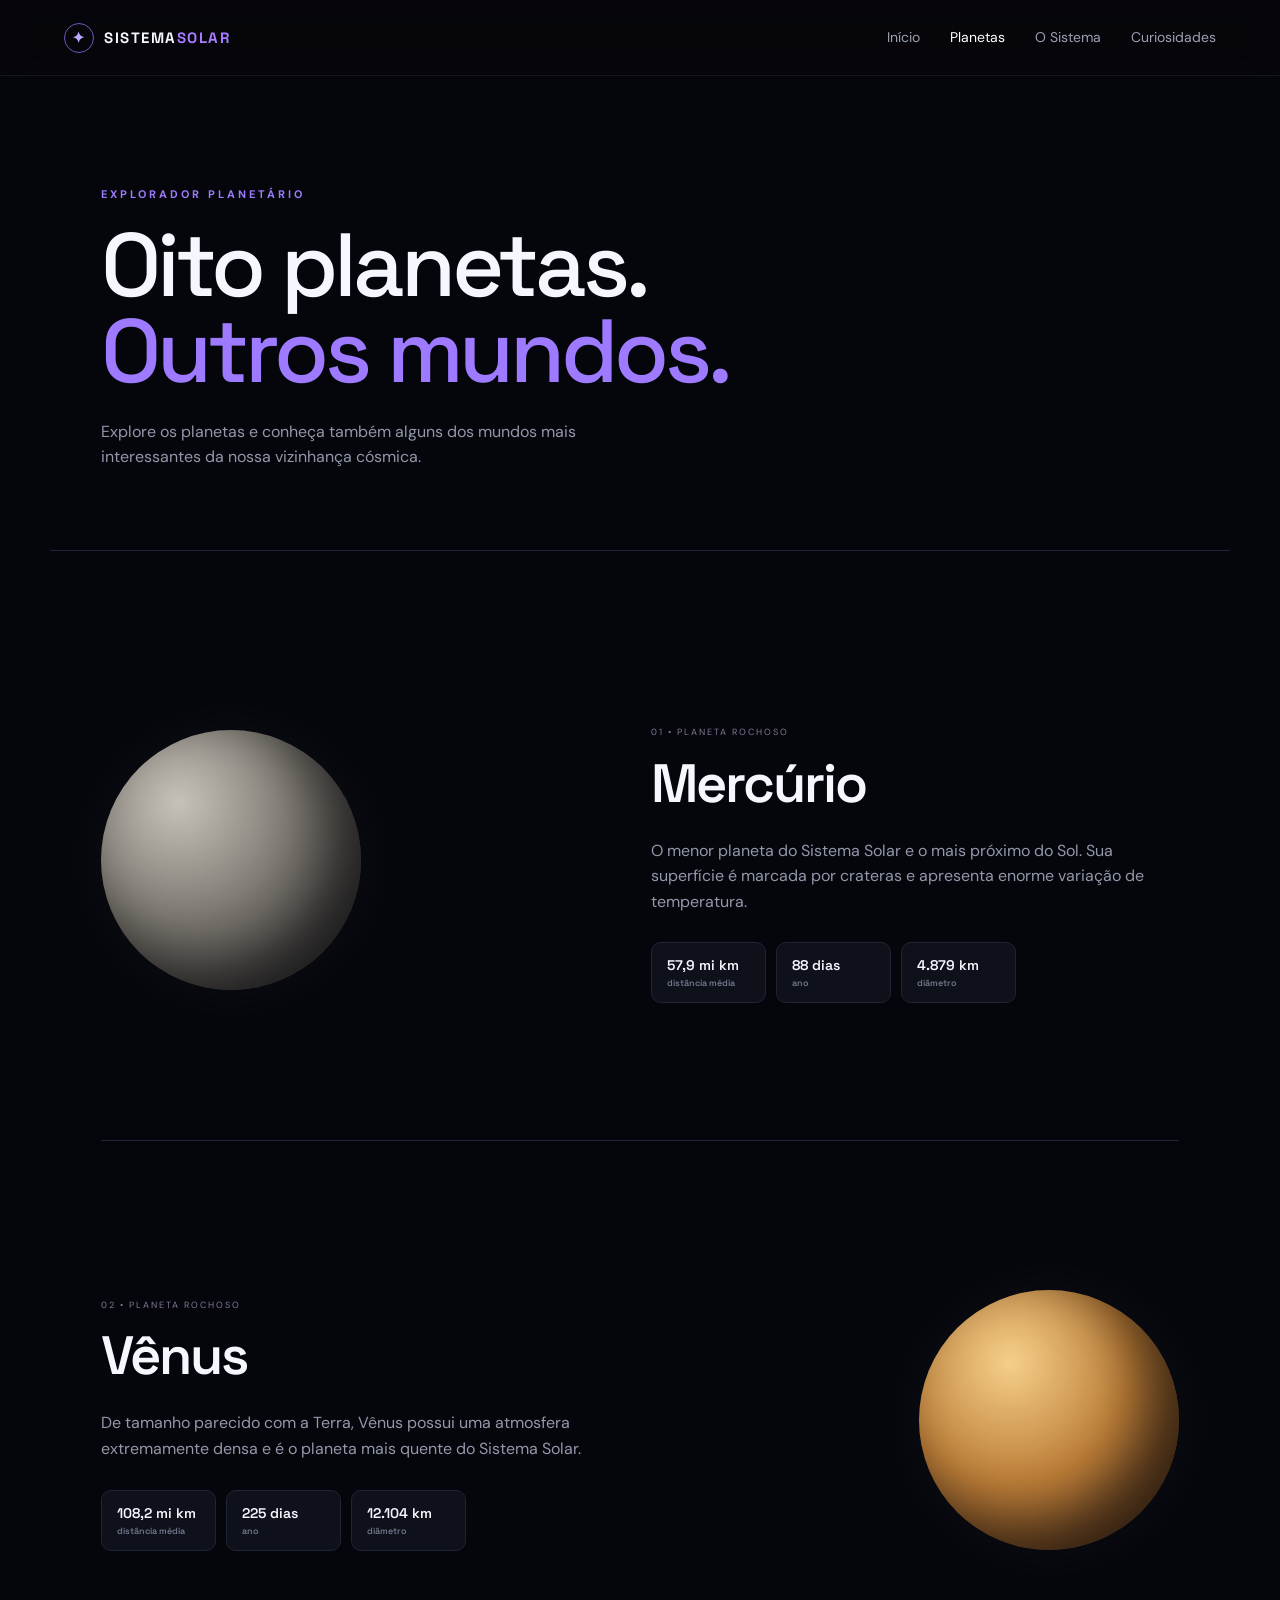
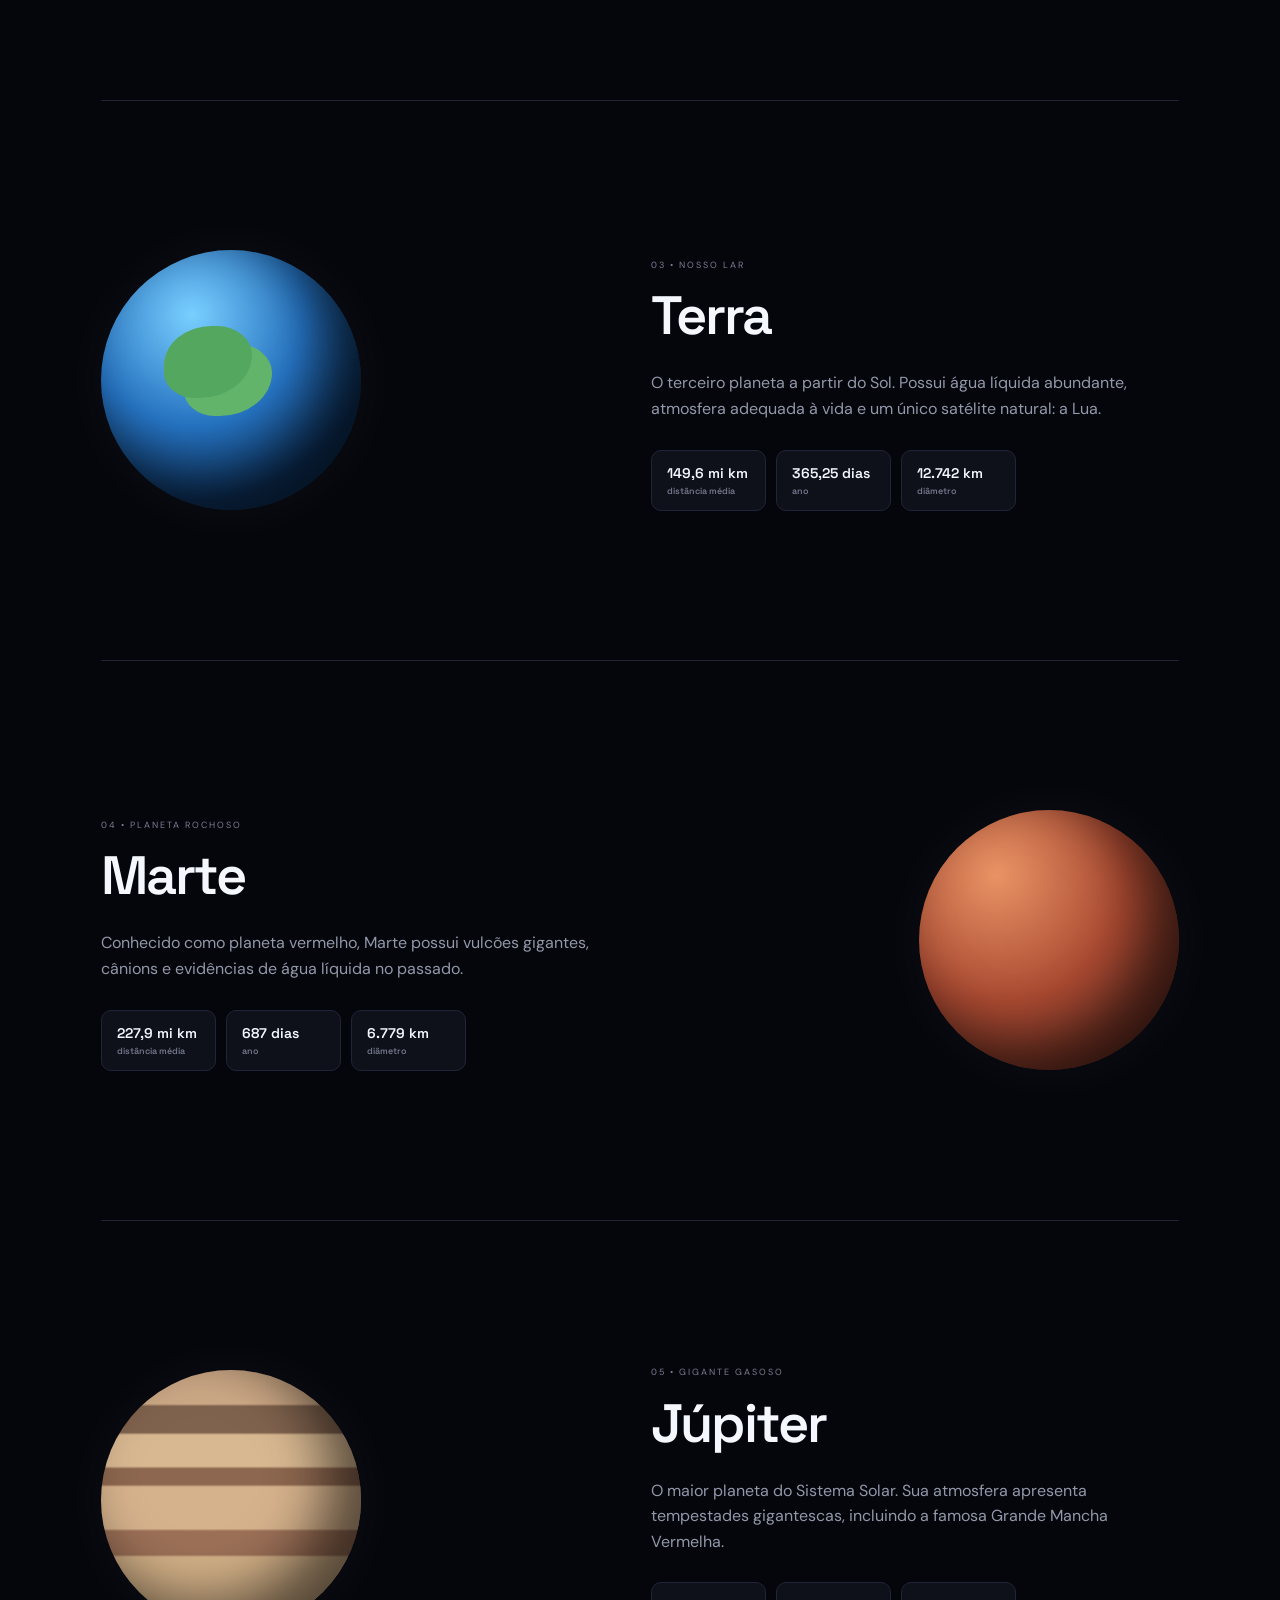
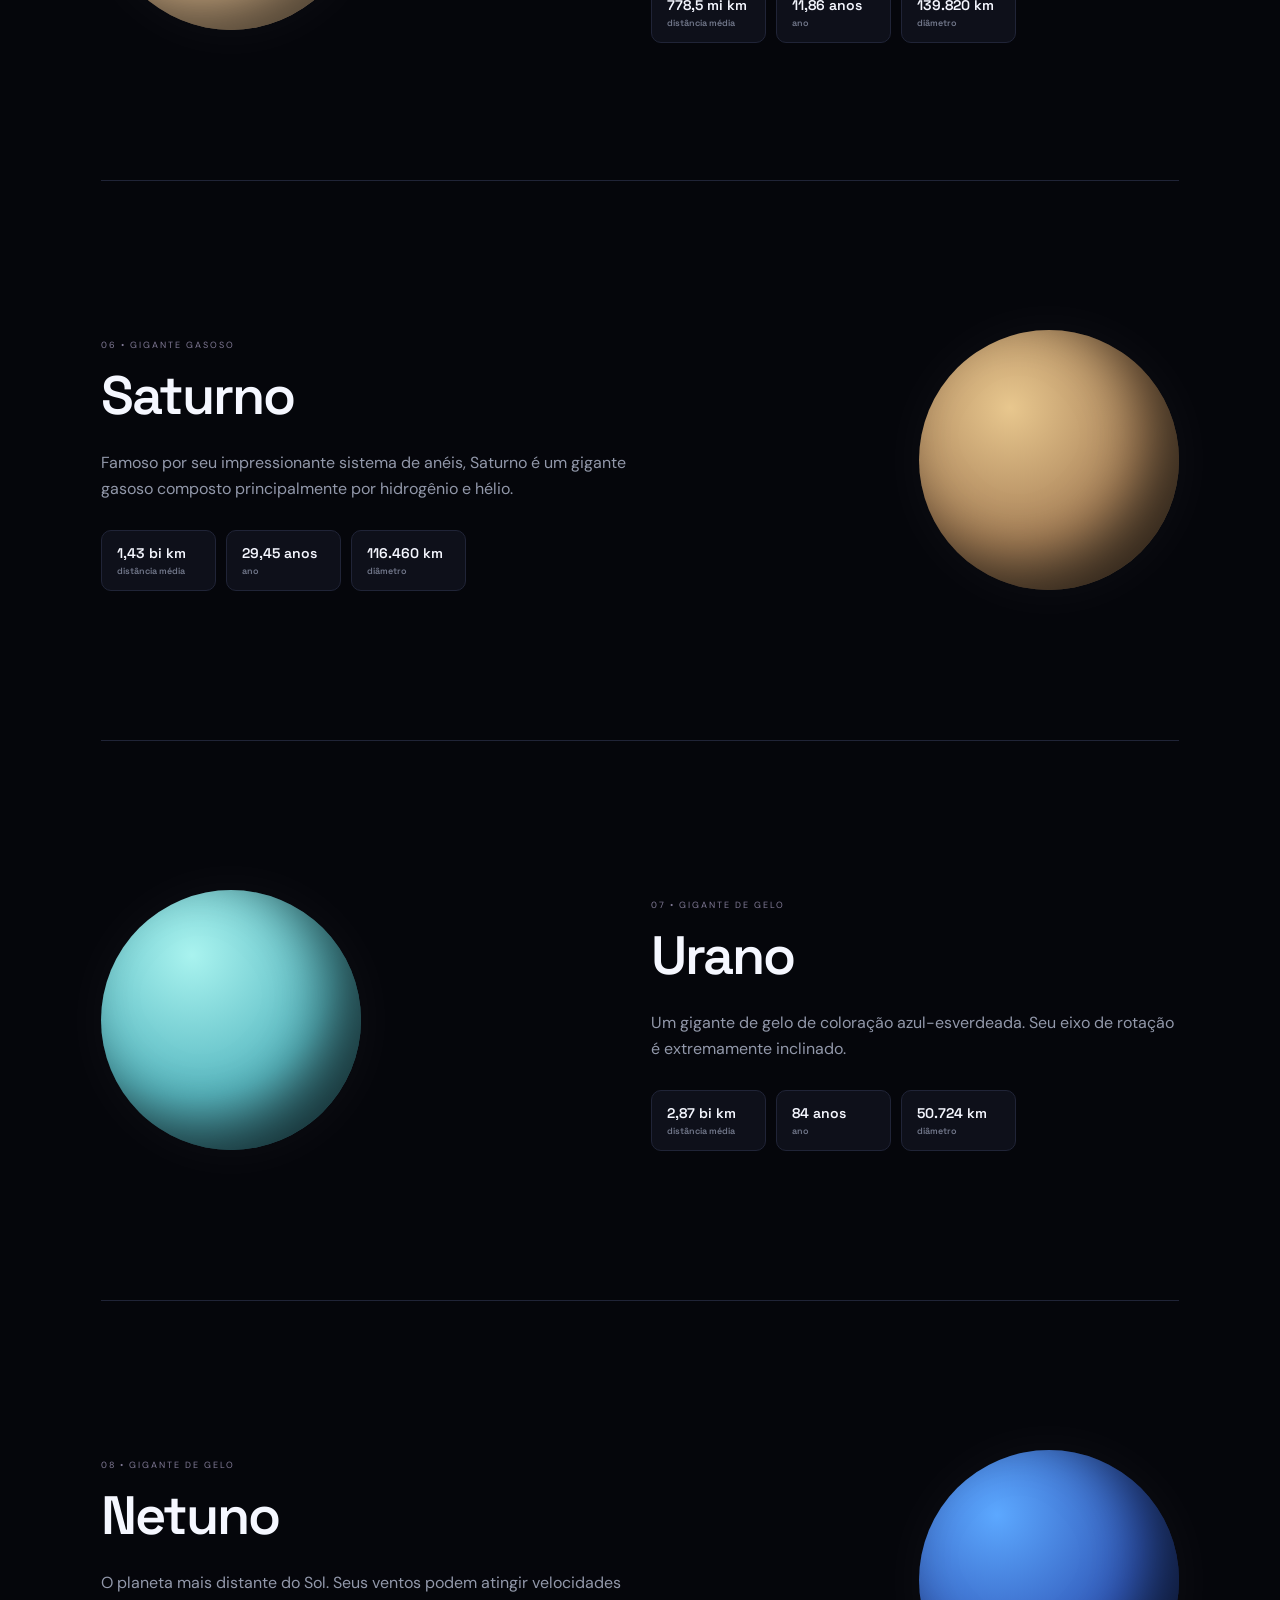
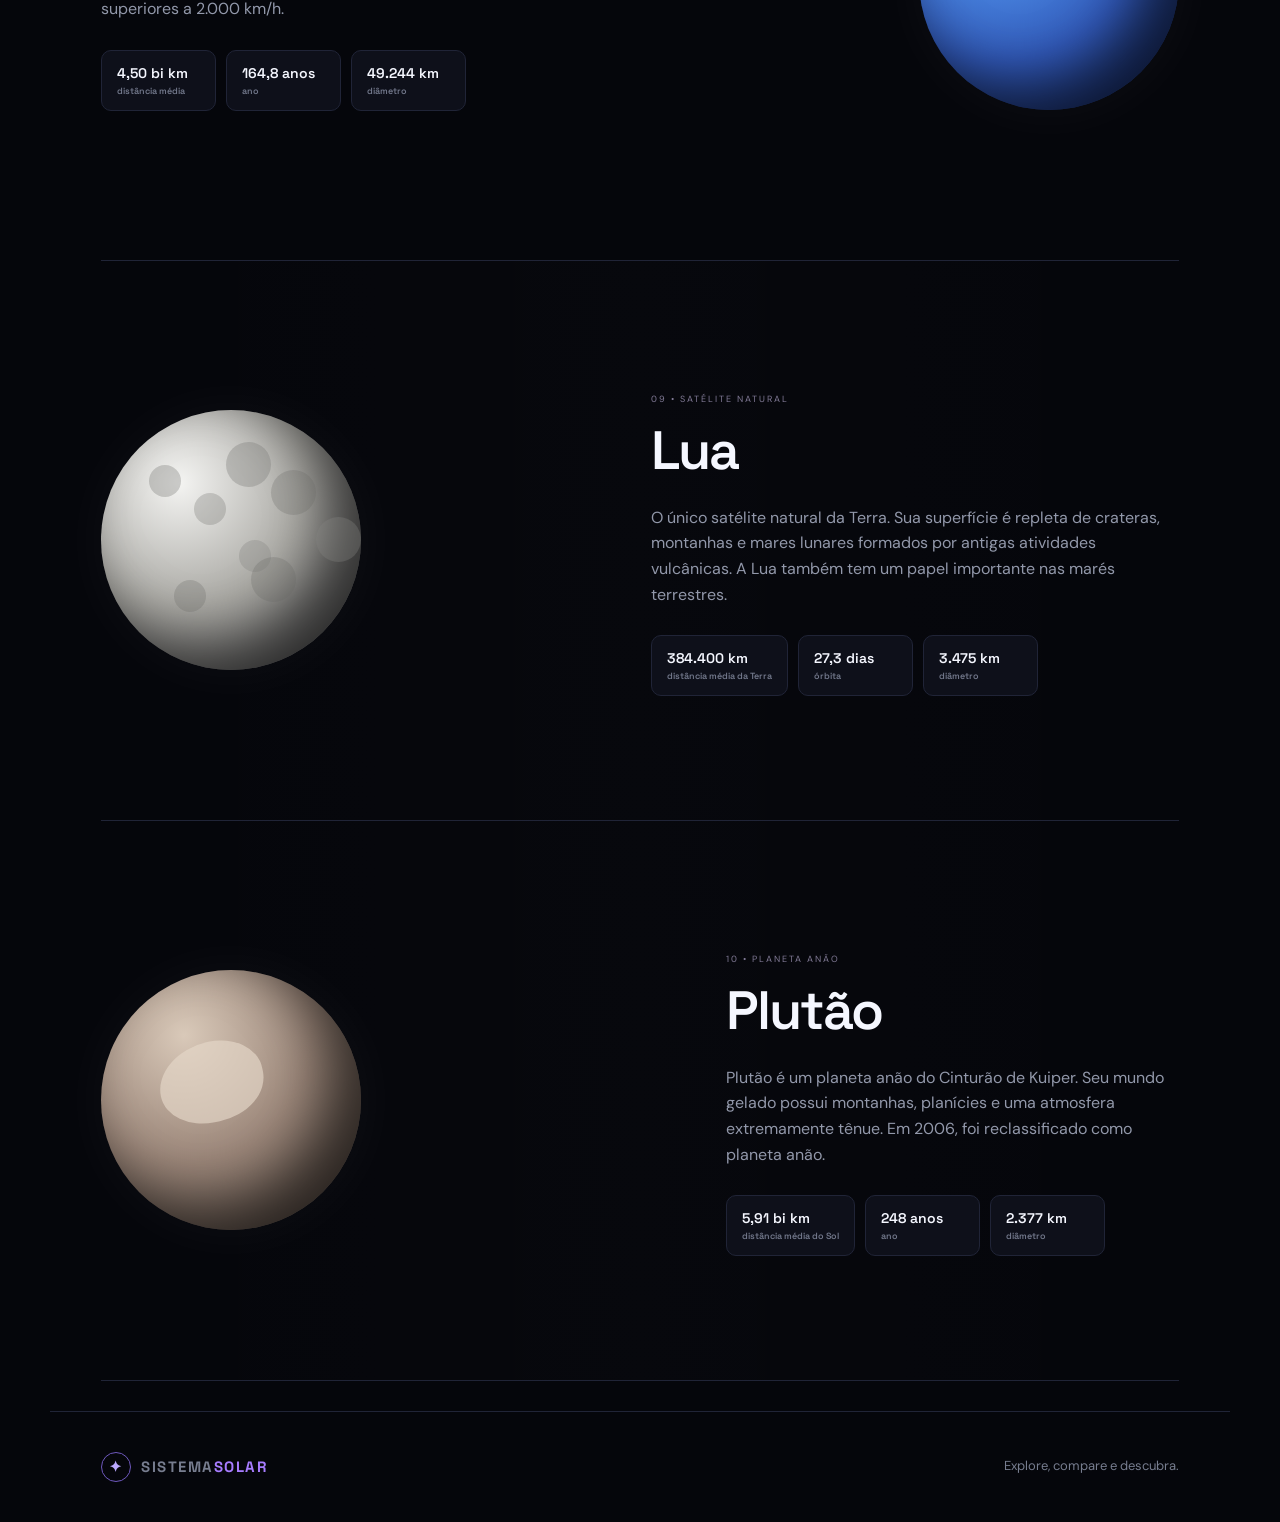
==== commit f1515e56: "fix: corrigir visual da Lua e Plutao" ====
--- a/planetas.html
+++ b/planetas.html
@@ -1,12 +1,12 @@
-<!DOCTYPE html><html lang="pt-BR"><head><meta charset="UTF-8"><meta name="viewport" content="width=device-width,initial-scale=1.0"><title>Planetas e Mundos | Sistema Solar</title><link rel="stylesheet" href="css/style.css"></head><body><header class="topbar"><a class="brand" href="index.html"><b>✦</b><span>SISTEMA<span>SOLAR</span></span></a><button class="menu-toggle">☰</button><nav class="nav"><a href="index.html">Início</a><a class="active" href="planetas.html">Planetas</a><a href="sistema.html">O Sistema</a><a href="index.html#curiosidades">Curiosidades</a></nav></header><main><section class="page-hero"><p class="eyebrow">EXPLORADOR PLANETÁRIO</p><h1>Oito planetas.<br><span>Outros mundos.</span></h1><p>Explore os planetas e conheça também alguns dos mundos mais interessantes da nossa vizinhança cósmica.</p></section><section class="planet-list">
+<!DOCTYPE html><html lang="pt-BR"><head><meta charset="UTF-8"><meta name="viewport" content="width=device-width,initial-scale=1.0"><title>Planetas e Mundos | Sistema Solar</title><link rel="stylesheet" href="css/style.css"><style>.world-visual{width:260px;height:260px;flex:none;border-radius:50%;position:relative;box-shadow:inset -30px -25px 55px #0009,0 0 60px #ffffff0b}.moon-visual{background:radial-gradient(circle at 30% 28%,#f4f4f2,#aaa9a4 48%,#57575a);overflow:hidden}.moon-visual:before,.moon-visual:after{content:'';position:absolute;border-radius:50%;background:#77777355;box-shadow:45px 28px 0 #66666244,90px 75px 0 #85858055,25px 115px 0 #66666244}.moon-visual:before{width:32px;height:32px;left:48px;top:55px}.moon-visual:after{width:45px;height:45px;left:125px;top:32px}.pluto-visual{background:radial-gradient(circle at 32% 25%,#d9c9b9,#9b8679 48%,#554942);overflow:hidden}.pluto-visual:before{content:'';position:absolute;width:105px;height:80px;left:58px;top:72px;border-radius:55% 45% 50% 45%;background:#e6d9c9aa;transform:rotate(-12deg)}.special-world{background:linear-gradient(90deg,transparent,#ffffff02,transparent)}@media(max-width:850px){.world-visual{width:190px;height:190px}.special-world .world-visual{justify-self:center}}</style></head><body><header class="topbar"><a class="brand" href="index.html"><b>✦</b><span>SISTEMA<span>SOLAR</span></span></a><button class="menu-toggle">☰</button><nav class="nav"><a href="index.html">Início</a><a class="active" href="planetas.html">Planetas</a><a href="sistema.html">O Sistema</a><a href="index.html#curiosidades">Curiosidades</a></nav></header><main><section class="page-hero"><p class="eyebrow">EXPLORADOR PLANETÁRIO</p><h1>Oito planetas.<br><span>Outros mundos.</span></h1><p>Explore os planetas e conheça também alguns dos mundos mais interessantes da nossa vizinhança cósmica.</p></section><section class="planet-list">
 <article id="mercurio" class="planet-detail"><div class="planet xlarge mercury"></div><div><small>01 • PLANETA ROCHOSO</small><h2>Mercúrio</h2><p>O menor planeta do Sistema Solar e o mais próximo do Sol. Sua superfície é marcada por crateras e apresenta enorme variação de temperatura.</p><div class="data"><b>57,9 mi km<small>distância média</small></b><b>88 dias<small>ano</small></b><b>4.879 km<small>diâmetro</small></b></div></div></article>
 <article id="venus" class="planet-detail reverse"><div class="planet xlarge venus"></div><div><small>02 • PLANETA ROCHOSO</small><h2>Vênus</h2><p>De tamanho parecido com a Terra, Vênus possui uma atmosfera extremamente densa e é o planeta mais quente do Sistema Solar.</p><div class="data"><b>108,2 mi km<small>distância média</small></b><b>225 dias<small>ano</small></b><b>12.104 km<small>diâmetro</small></b></div></div></article>
-<article id="terra" class="planet-detail"><div class="planet xlarge earth"></div><div><small>03 • PLANETA ROCHOSO</small><h2>Terra</h2><p>O terceiro planeta a partir do Sol. Possui água líquida abundante, atmosfera adequada à vida e um único satélite natural: a Lua.</p><div class="data"><b>149,6 mi km<small>distância média</small></b><b>365,25 dias<small>ano</small></b><b>12.742 km<small>diâmetro</small></b></div></div></article>
+<article id="terra" class="planet-detail"><div class="planet xlarge earth"></div><div><small>03 • NOSSO LAR</small><h2>Terra</h2><p>O terceiro planeta a partir do Sol. Possui água líquida abundante, atmosfera adequada à vida e um único satélite natural: a Lua.</p><div class="data"><b>149,6 mi km<small>distância média</small></b><b>365,25 dias<small>ano</small></b><b>12.742 km<small>diâmetro</small></b></div></div></article>
 <article id="marte" class="planet-detail reverse"><div class="planet xlarge mars"></div><div><small>04 • PLANETA ROCHOSO</small><h2>Marte</h2><p>Conhecido como planeta vermelho, Marte possui vulcões gigantes, cânions e evidências de água líquida no passado.</p><div class="data"><b>227,9 mi km<small>distância média</small></b><b>687 dias<small>ano</small></b><b>6.779 km<small>diâmetro</small></b></div></div></article>
 <article id="jupiter" class="planet-detail"><div class="planet xlarge jupiter"></div><div><small>05 • GIGANTE GASOSO</small><h2>Júpiter</h2><p>O maior planeta do Sistema Solar. Sua atmosfera apresenta tempestades gigantescas, incluindo a famosa Grande Mancha Vermelha.</p><div class="data"><b>778,5 mi km<small>distância média</small></b><b>11,86 anos<small>ano</small></b><b>139.820 km<small>diâmetro</small></b></div></div></article>
 <article id="saturno" class="planet-detail reverse"><div class="planet xlarge saturn"></div><div><small>06 • GIGANTE GASOSO</small><h2>Saturno</h2><p>Famoso por seu impressionante sistema de anéis, Saturno é um gigante gasoso composto principalmente por hidrogênio e hélio.</p><div class="data"><b>1,43 bi km<small>distância média</small></b><b>29,45 anos<small>ano</small></b><b>116.460 km<small>diâmetro</small></b></div></div></article>
 <article id="urano" class="planet-detail"><div class="planet xlarge uranus"></div><div><small>07 • GIGANTE DE GELO</small><h2>Urano</h2><p>Um gigante de gelo de coloração azul-esverdeada. Seu eixo de rotação é extremamente inclinado.</p><div class="data"><b>2,87 bi km<small>distância média</small></b><b>84 anos<small>ano</small></b><b>50.724 km<small>diâmetro</small></b></div></div></article>
 <article id="netuno" class="planet-detail reverse"><div class="planet xlarge neptune"></div><div><small>08 • GIGANTE DE GELO</small><h2>Netuno</h2><p>O planeta mais distante do Sol. Seus ventos podem atingir velocidades superiores a 2.000 km/h.</p><div class="data"><b>4,50 bi km<small>distância média</small></b><b>164,8 anos<small>ano</small></b><b>49.244 km<small>diâmetro</small></b></div></div></article>
-<article id="lua" class="planet-detail special-world"><div class="world-image"><img src="images/lua.svg" alt="Ilustração da Lua"></div><div><small>09 • SATÉLITE NATURAL</small><h2>Lua</h2><p>O único satélite natural da Terra. Sua superfície é repleta de crateras, montanhas e mares lunares formados por antigas atividades vulcânicas. A Lua também tem um papel importante nas marés terrestres.</p><div class="data"><b>384.400 km<small>distância média da Terra</small></b><b>27,3 dias<small>órbita</small></b><b>3.475 km<small>diâmetro</small></b></div></div></article>
-<article id="plutao" class="planet-detail reverse special-world"><div class="world-image"><img src="images/plutao.svg" alt="Ilustração de Plutão"></div><div><small>10 • PLANETA ANÃO</small><h2>Plutão</h2><p>Plutão é um planeta anão do Cinturão de Kuiper. Seu mundo gelado possui montanhas, planícies e uma atmosfera extremamente tênue. Em 2006, foi reclassificado como planeta anão.</p><div class="data"><b>5,91 bi km<small>distância média do Sol</small></b><b>248 anos<small>ano</small></b><b>2.377 km<small>diâmetro</small></b></div></div></article>
+<article id="lua" class="planet-detail special-world"><div class="world-visual moon-visual"></div><div><small>09 • SATÉLITE NATURAL</small><h2>Lua</h2><p>O único satélite natural da Terra. Sua superfície é repleta de crateras, montanhas e mares lunares formados por antigas atividades vulcânicas. A Lua também tem um papel importante nas marés terrestres.</p><div class="data"><b>384.400 km<small>distância média da Terra</small></b><b>27,3 dias<small>órbita</small></b><b>3.475 km<small>diâmetro</small></b></div></div></article>
+<article id="plutao" class="planet-detail reverse special-world"><div class="world-visual pluto-visual"></div><div><small>10 • PLANETA ANÃO</small><h2>Plutão</h2><p>Plutão é um planeta anão do Cinturão de Kuiper. Seu mundo gelado possui montanhas, planícies e uma atmosfera extremamente tênue. Em 2006, foi reclassificado como planeta anão.</p><div class="data"><b>5,91 bi km<small>distância média do Sol</small></b><b>248 anos<small>ano</small></b><b>2.377 km<small>diâmetro</small></b></div></div></article>
 </section></main><footer><div class="brand"><b>✦</b><span>SISTEMA<span>SOLAR</span></span></div><p>Explore, compare e descubra.</p></footer><script src="js/app.js"></script></body></html>
